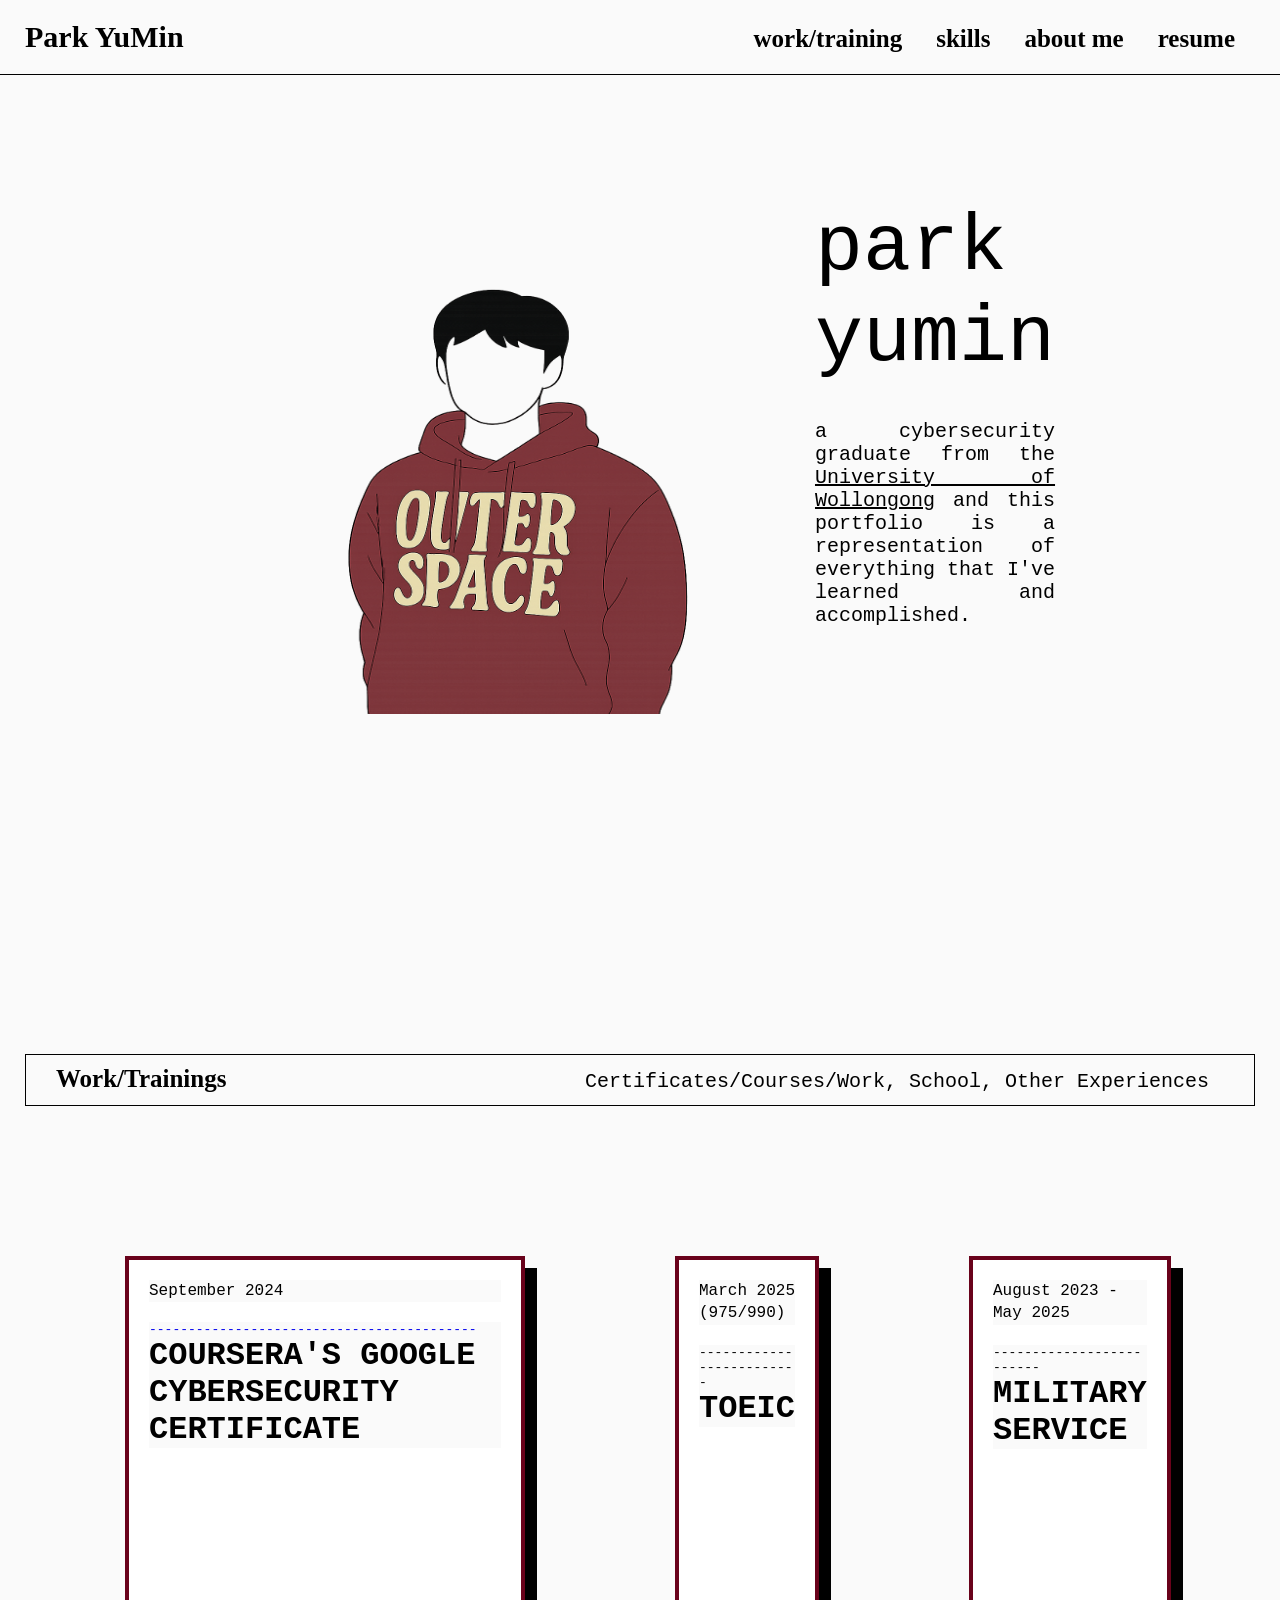
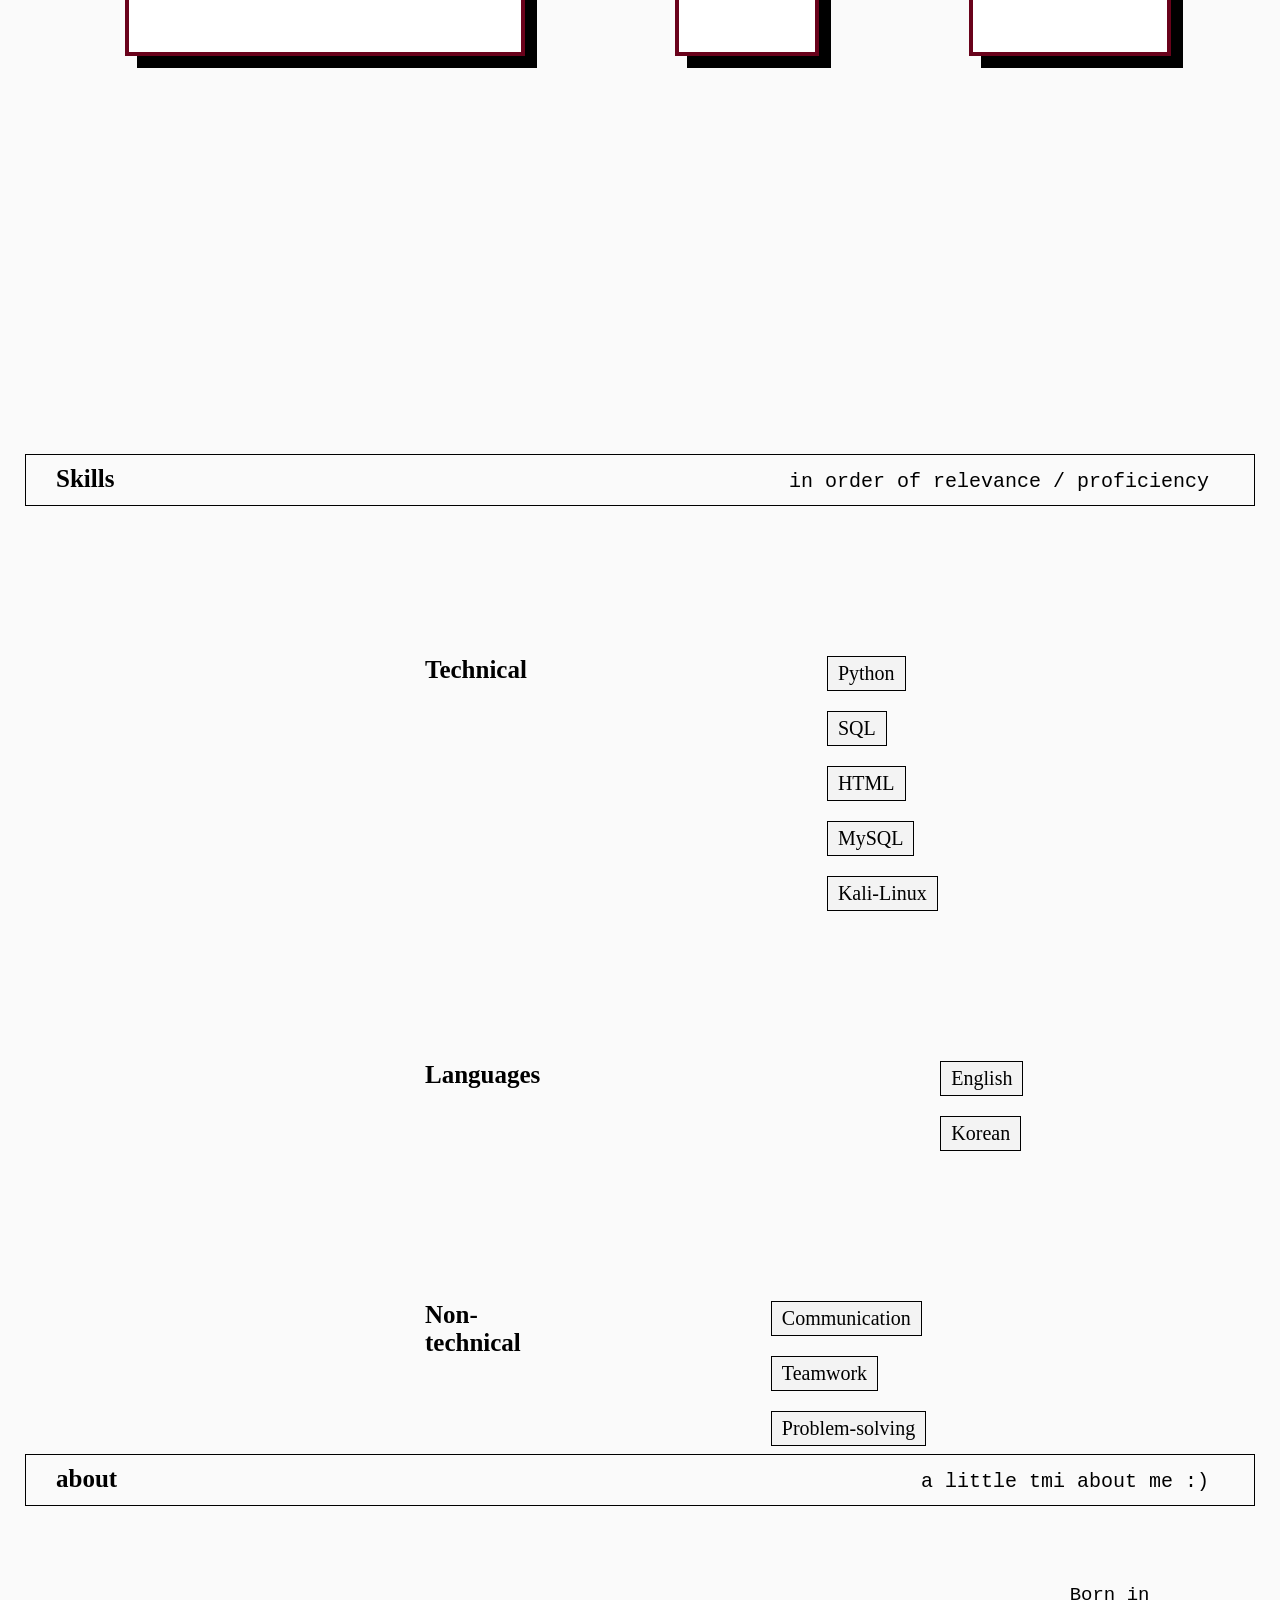
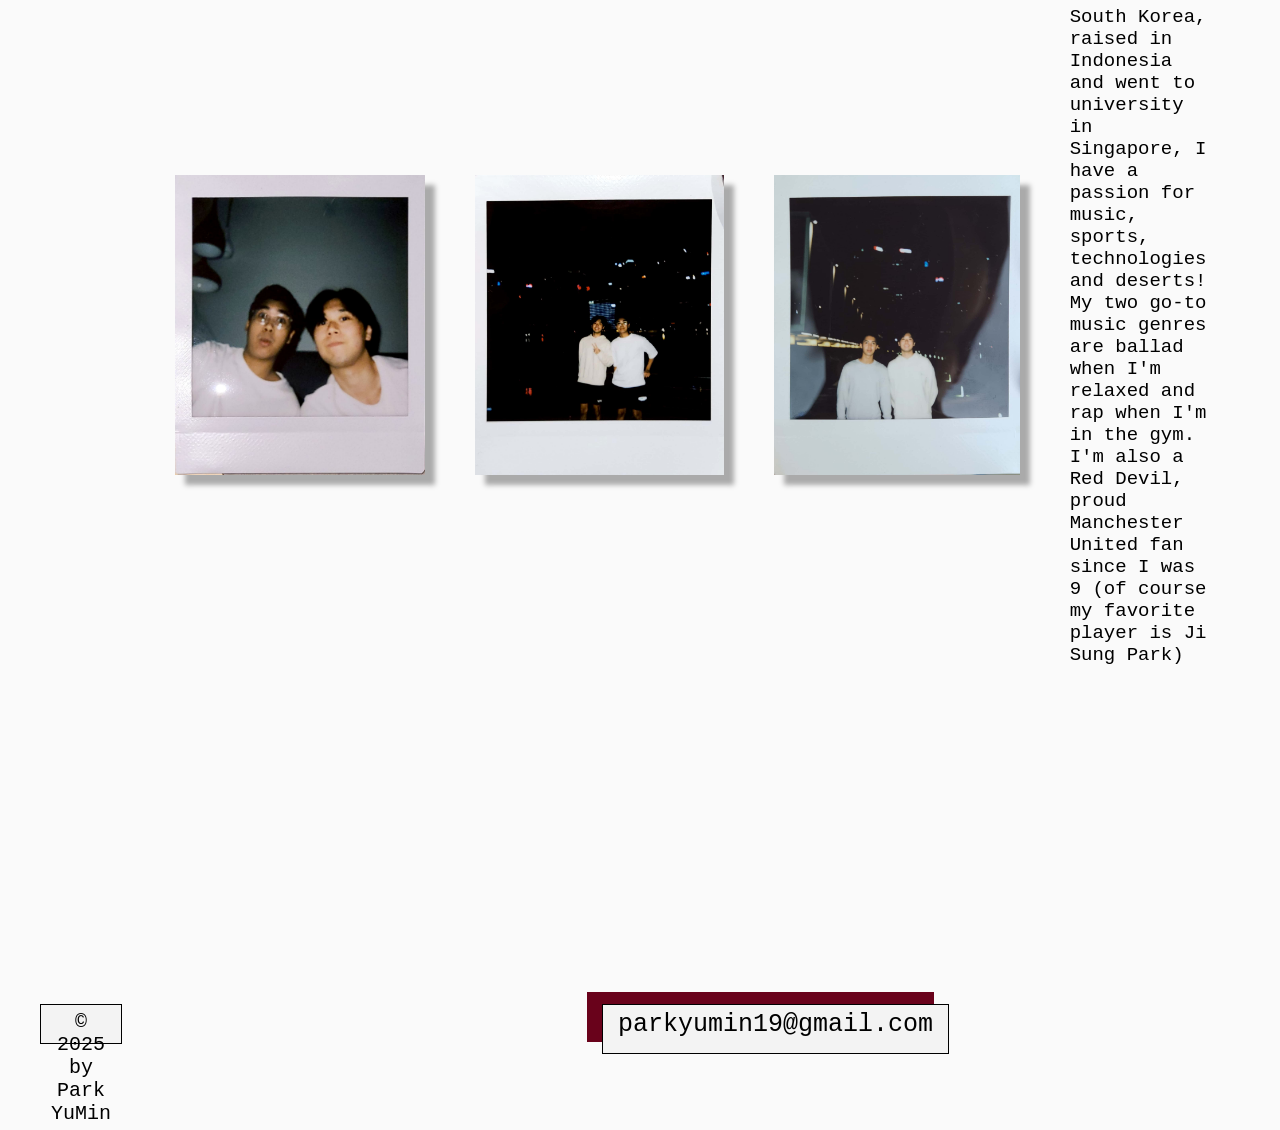
==== index.html @ c6eb2efa "Initial commit" ====
<!DOCTYPE html>
<html>
<head>
    <meta name="viewport" content="width=device-width,initial scale=1"/>
    <title>yumin's portfolio</title>
    <link rel="stylesheet" href="style.css">
    <link rel="stylesheet" href="http://www.w3schools.com/lib/w3.css"/>
</head>
<body>
    <!--header-->
    <div class="top-nav" id="top-nav">
        <a class="home" href="index.html"><b>Park YuMin</b></a>
        <div class="right-nav">
          <a href="#work_training"><b>work/training</b></a>
          <a href="#skills"><b>skills</b></a>
          <a href="#about"><b>about me</b></a>
          <a href="misc/resume.pdf" target="blank"><b>resume</b></a>
        </div>
    </div>
    <main>
        <br><br><br>
        <!--contents of website-->
            <div class="home_container">
                <iframe class="home" id="home" src="home.html" style ="width:100%; height: 1000px;" ></iframe>
            </div>
            
            <div class="home_container">
                <iframe class="home" id="work_training" src="work_training.html" style ="height: 1000px"></iframe>
            </div>
    
            <div class="home_container">
                <iframe class="home" id="skills" src="skills.html" style="height: 1000px;"></iframe>
            </div>
    
            <div class="home_container">
                <iframe class="home" id="about" src="about.html" style="height: 1150px"></iframe>
            </div>
    </main>
    <!--footer-->
        <div class="footer">
            <div class="by">© 2025 by Park YuMin</div>
            <div class="gmail">parkyumin19@gmail.com</div>
            <div class="comment">built from scratch!</div>
        </div>
</body>
</html>
---- style.css ----
*{
    padding: 0;
    margin: 0;
    box-sizing: border-box;
    font-family: 'Times New Roman', Times, serif;
    background-color:rgb(250, 250, 250);

}
/*To make sure fixed header doesn't cut off the header of other pages such as skills, about me, etc*/
html {
    scroll-padding-top: 85px; /* header height */
    font-family: monospace;

}



/* index.html/home.html*/
.home{
    font-size: 30px;
    text-decoration: none;
    color: black;
    padding: 0 25px;
}

.top-nav{
    border-bottom: 1px solid black;
    padding: 20px 0;
    position: fixed;
    width: 100%;
}

.right-nav {
    float: right;
    padding: 5px 30px 0 0;
}

.right-nav a{
    text-decoration: none;
    padding: 0 15px;
    color: black;
    font-size: 25px;
}

.footer{
    padding: 0 40px  20px;
    display: flex;
    gap: 480px;
}

.by{
    font-family: monospace;
    text-align: center;
    display: inline-block; /* make p behave like inline element */
    margin: 0;
    font-size: 20px;
    padding: 5px 10px;
    background: #f3f3f3;
    width: 250px;
    height: 40px;
    border: 1px solid black;
}

.gmail{
    font-family: monospace;
    text-align: center;
    display: inline-block; /* make p behave like inline element */
    font-size: 25px;
    padding: 5px 15px;
    height: 50px;
    background: #f3f3f3;
    border: 1px solid black;
    box-shadow: -15px -12px 0px 0px rgba(104, 0, 26, 0.993);

}

.comment{
    font-family: monospace;
    text-align: center;
    display: inline-block; /* make p behave like inline element */
    font-size: 20px;
    padding: 5px 10px;
    width: 250px;
    height: 40px;
    background: #f3f3f3;
    border: 1px solid black;
}

.home_container{
    display: flex;
    margin: auto;
    width: 100%;
}

.home_container iframe{
    border: none;
    width: 100%;
    height: 800px;
}


.container{
    display: flex;
    align-items: center;
    justify-content: center;
    margin: auto;
    width: 60%;
    padding: 60px 0 0 ;
    opacity: 0;
    transform: translateY(20px);
    transition: opacity 0.8s ease-out, transform 0.8s ease-out;
}

.container.show {
    opacity: 1;
    transform: translateY(0);
}

.hidden {/*will be used by all divs*/
    visibility: hidden;
}

.text{
    padding: 0 0 0 90px;
}
.text .p1{
    font-family: monospace;
    font-size: 80px;
    text-align: justify;
}

.text .p2{
    font-family: monospace;
    font-size: 20px;
    text-align: justify;
}

.text .uow{
    font-family: monospace;
    text-decoration: underline;
    color: black;
}

.text .uow:visited{
    color: black;
}

img{
    width: 500px;
    height: 600px;
    float: left;
}



/* work_training.html*/
.work_header{
    float: left;
    border: 1px solid black;
    padding: 10px 0;
    width: 100%;
    font-size: 25px;
    font-family: monospace;
    opacity: 0;
    transform: translateY(20px);
    transition: opacity 1s ease-out, transform 1s ease-out;
}

.work_header.show {
    opacity: 1;
    transform: translateY(0);
}

.work_text{
    padding: 0 30px;

}
.right-nav-work {
    float: right;
    padding: 5px 30px 0 0;
}

.right-nav-work p{
    text-decoration: none;
    padding: 0 15px;
    color: black;
    font-size: 20px;
    font-family: monospace;
}

.work_container{
    display: flex;
    align-items: center;
    padding: 150px 100px;
    width: 100%;
    gap: 150px;
    opacity: 0;
    transform: translateY(20px);
    transition: opacity 2s ease-out, transform 2s ease-out;
}

.work_container.show {
    opacity: 1;
    transform: translateY(0);
}

.card__content .fyp{
    color: black;
    
}

.card__content .fypmb{
    color: black;
    
}

/* CARD */
/* From Uiverse.io by 0xnihilism */ 
.card {
    width: 400px;
    height: 400px;
    padding: 20px;
    background: #fff;
    border: 4px solid rgba(104, 0, 26, 0.993);
    box-shadow: 12px 12px 0 #000;
    transition: transform 0.5s, box-shadow 0.5s;
}

.card span{
    font-family: monospace;
}

.card p{
    font-family: monospace;
}

a{
    text-decoration: none;
}

.card:hover {
    transform: translate(-10px, -10px);
    box-shadow: 17px 17px 0 rgba(104, 0, 26, 0.993);
}
  
.card__title {
    font-size: 32px;
    font-weight: 900;
    color: #000;
    text-transform: uppercase;
    margin-bottom: 15px;
    display: block;
    position: relative;
    overflow: hidden;
}

.card__content {
    font-size: 16px;
    line-height: 1.4;
    color: #000;
    margin-bottom: 20px;
}
  
@keyframes glitch {
    0% {
      transform: translate(2px, 2px);
    }
    25% {
      transform: translate(-2px, -2px);
    }
    50% {
      transform: translate(-2px, 2px);
    }
    75% {
      transform: translate(2px, -2px);
    }
    100% {
      transform: translate(2px, 2px);
    }
}
  
.glitch {
    animation: glitch 0.3s infinite;
}
  

/* skills.html*/
.skills_header{
    float: left;
    border: 1px solid black;
    padding: 10px 0;
    width: 100%;
    font-size: 25px;
    font-family: monospace;
    opacity: 0;
    transform: translateY(20px);
    transition: opacity 1s ease-out, transform 1s ease-out;
}

.skills_header.show {
    opacity: 1;
    transform: translateY(0);
}

.skills_text{
    padding: 0 30px;

}

.skills_container{
    display: flex;
    margin: auto;
    width: 75%;
    padding: 150px 0 0 400px;
    float: left;
    opacity: 0;
    transform: translateY(20px);
    transition: opacity 2s ease-out, transform 2s ease-out;
}

.skills_container.show {
    opacity: 1;
    transform: translateY(0);
}

p.technical{
    font-size: 25px;
}

p.lang{
    font-size: 25px;
}

p.nontechnical{
    font-size: 25px;
}

.skills_box {
    /*padding:  0 0 0 350px;*/
    display: flex; /* Keep items on one line */
    flex-wrap: wrap; /* Optional: wrap if they overflow */
    gap: 20px; /* spacing between words */
}

.skills_content{
    float: right;
    padding-left: 300px;
}

.skills_content2{
    float: right;
    padding-left: 400px;
}

.skills_content3{
    float: right;
    padding-left: 250px;
}

.skills_box p {
    text-align: center;
    display: inline-block; /* make p behave like inline element */
    margin: 0;
    font-size: 20px;
    padding: 5px 10px;
    background: #f3f3f3;
    border: 1px solid black;
  }

.right-nav-skills {
    float: right;
    padding: 5px 30px 0 0;
}

.right-nav-skills p{
    text-decoration: none;
    padding: 0 15px;
    color: black;
    font-size: 20px;
    font-family: monospace;
}

/*about.html*/
.about_header{
    float: left;
    border: 1px solid black;
    padding: 10px 0;
    width: 100%;
    font-size: 25px;
    font-family: monospace;
    opacity: 0;
    transform: translateY(20px);
    transition: opacity 2s ease-out, transform 2s ease-out; 
}

.about_header.show {
    opacity: 1;
    transform: translateY(0);
}

.about_container{
    align-items: center;
    padding: 130px 150px;
    width: 100%;
    
}

.div1 .text_1{
    font-family: monospace;
    font-size: 19px;
    width: 400px;
}

.polaroid{
    box-shadow: 10px 10px 5px #aaaaaa;
}

.div1{
    display: flex;
    align-items: center; /* Align items vertically */
    gap: 50px;
    opacity: 0;
    transform: translateY(20px);
    transition: opacity 2s ease-out, transform 2s ease-out;
}

.div1.show {
    opacity: 1;
    transform: translateY(0);
}

.div1 img{
    width: 250px;
    height: 300px;
    box-shadow: 10px 10px 5px #aaaaaa;

}

.div2{
    display: flex;
    padding: 100px 0;
    opacity: 0;
    transform: translateY(20px);
    transition: opacity 2s ease-out, transform 2s ease-out;
}

.div2 .text_2{
    font-family: monospace;
    font-size: 19px;
    width: 600px;
}

.div2{
    display: flex;
    align-items: center; /* Align items vertically */
    gap: 80px;
}

.div2.show {
    opacity: 1;
    transform: translateY(0);
}
    
.div2 img{
    width: 250px;
    height: 300px;
    box-shadow: 10px 10px 5px #aaaaaa;

}


.about_text{
    padding: 0 30px;
}

.right-nav-about {
    float: right;
    padding: 5px 30px 0 0;
}

.right-nav-about p{
    text-decoration: none;
    padding: 0 15px;
    color: black;
    font-size: 20px;
    font-family: monospace;
}
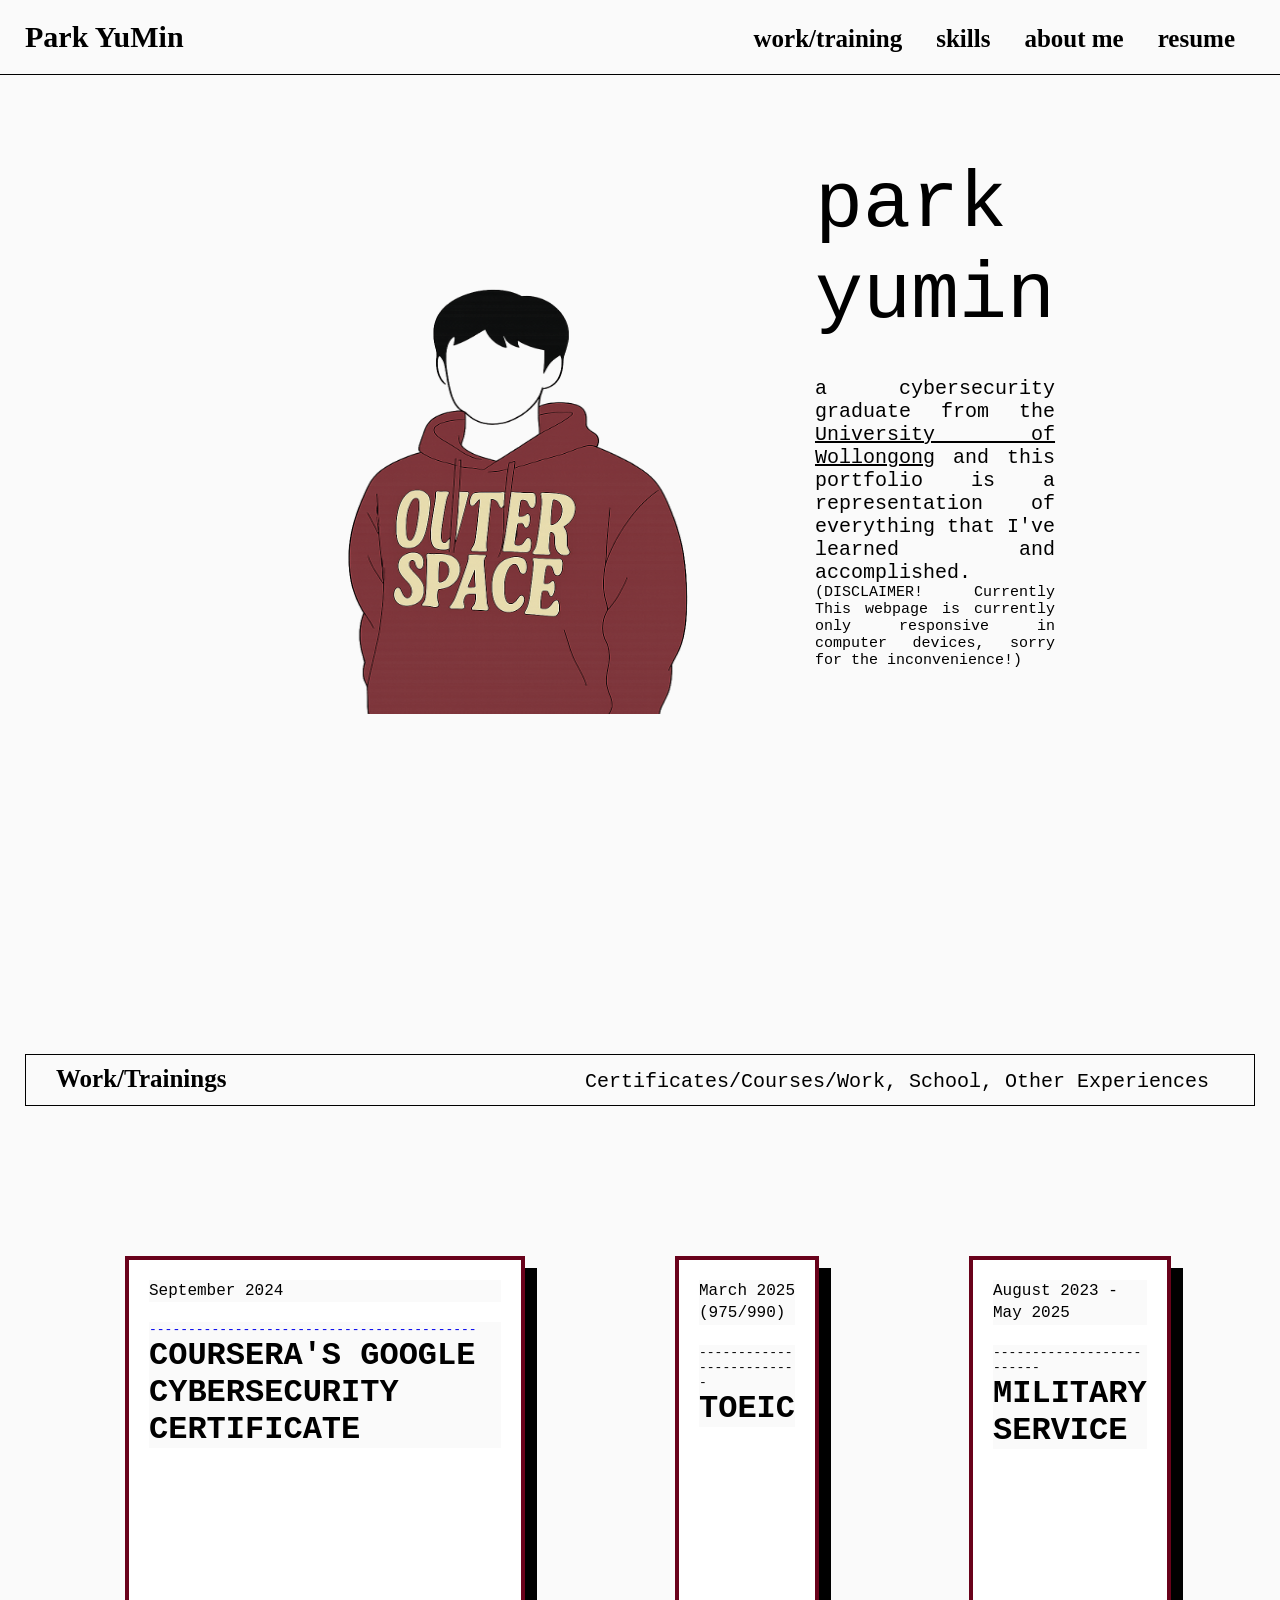
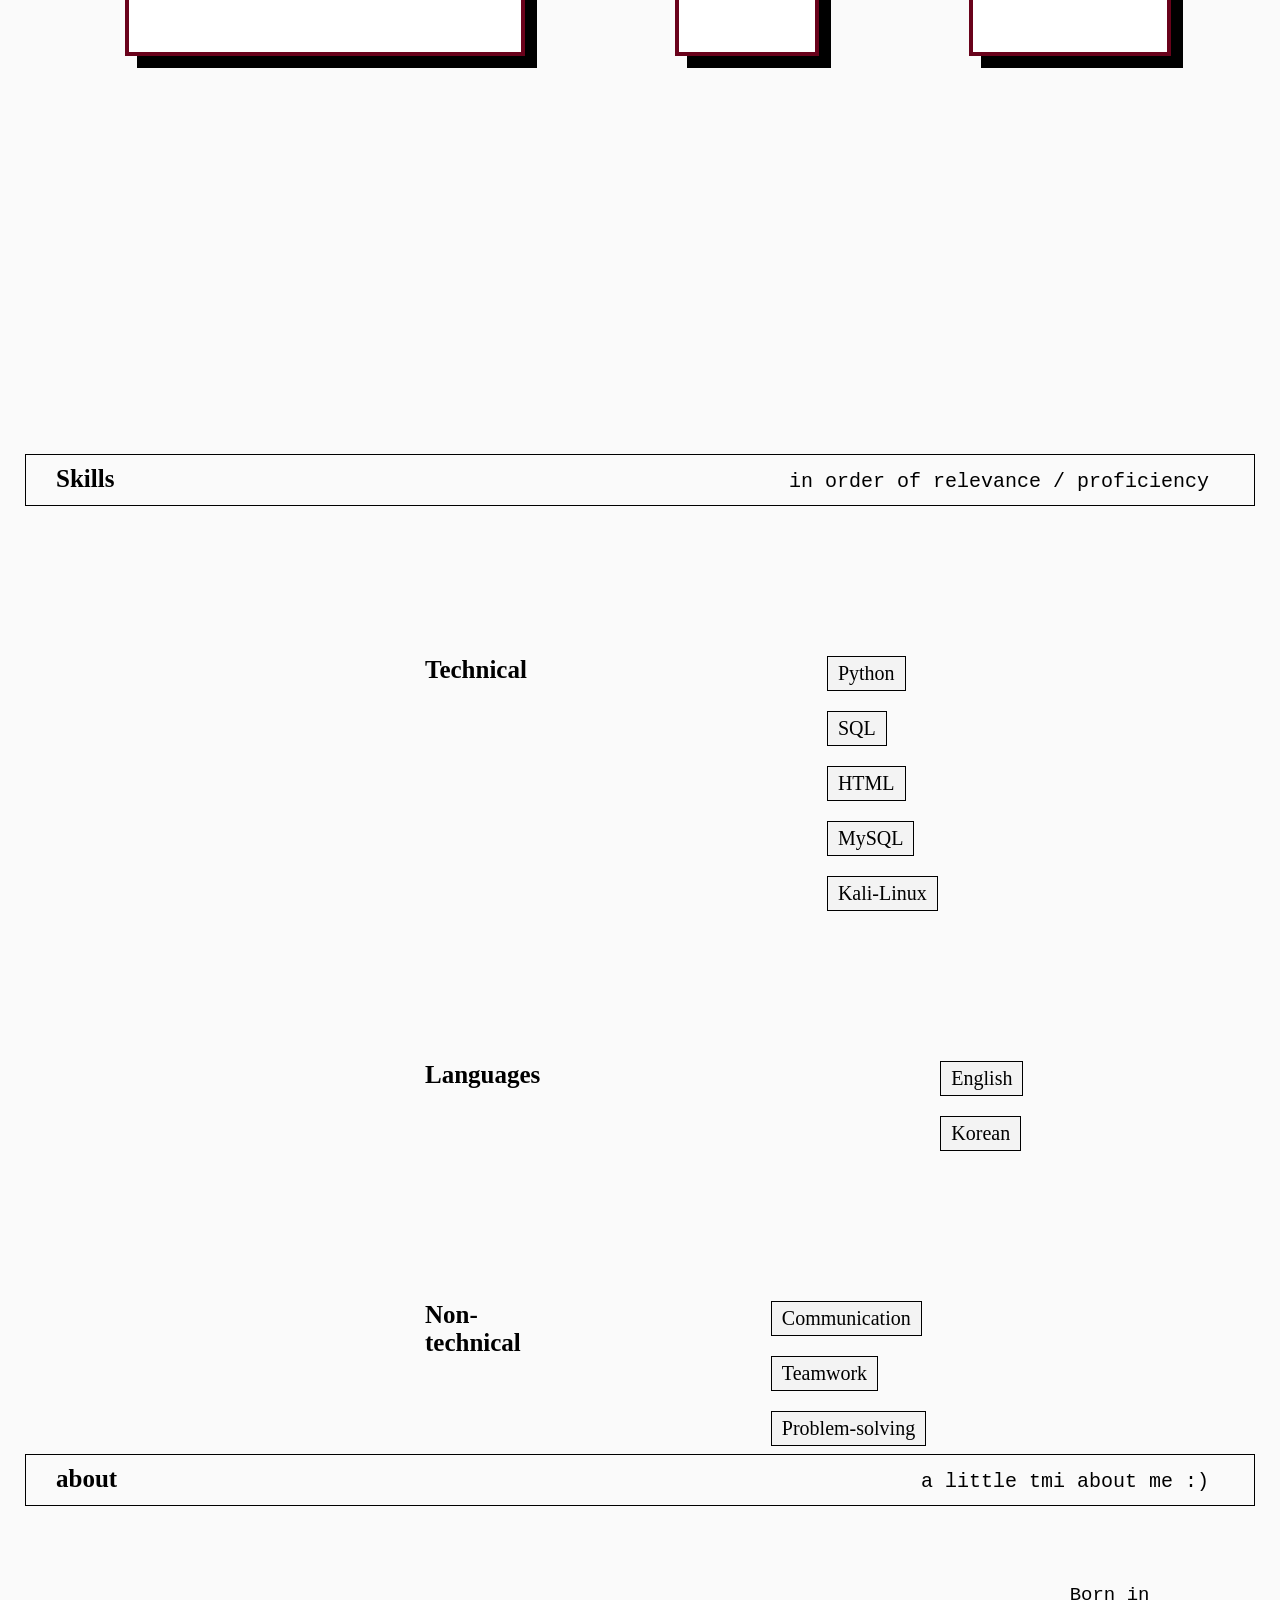
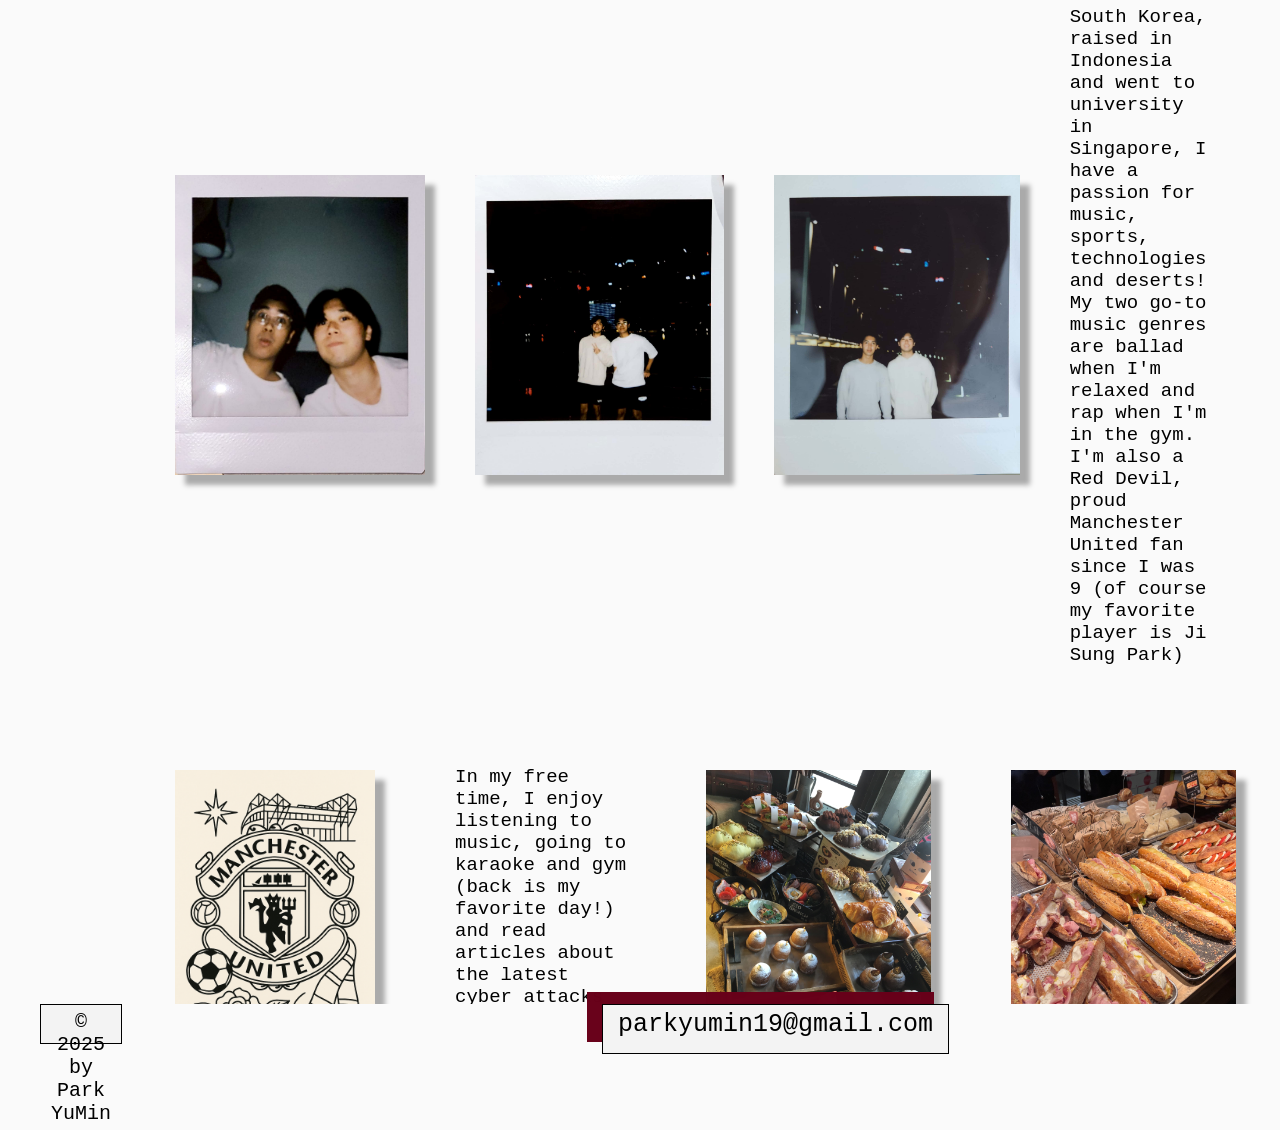
==== commit 03ab61eb: "added disclaimer inform about page responsiveness" ====
--- a/index.html
+++ b/index.html
@@ -21,19 +21,19 @@
         <br><br><br>
         <!--contents of website-->
             <div class="home_container">
-                <iframe class="home" id="home" src="home.html" style ="width:100%; height: 1000px;" ></iframe>
+                <iframe class="home" id="home" src="home.html" frameborder="0" allowfullscreen style ="width:100%; height: 1000px;" ></iframe>
             </div>
             
             <div class="home_container">
-                <iframe class="home" id="work_training" src="work_training.html" style ="height: 1000px"></iframe>
+                <iframe class="home" id="work_training" src="work_training.html" frameborder="0" allowfullscreen style ="height: 1000px"></iframe>
             </div>
     
             <div class="home_container">
-                <iframe class="home" id="skills" src="skills.html" style="height: 1000px;"></iframe>
+                <iframe class="home" id="skills" src="skills.html" frameborder="0" allowfullscreen style="height: 1000px;"></iframe>
             </div>
     
             <div class="home_container">
-                <iframe class="home" id="about" src="about.html" style="height: 1150px"></iframe>
+                <iframe class="home" id="about" src="about.html" frameborder="0" allowfullscreen style="height: 1150px"></iframe>
             </div>
     </main>
     <!--footer-->
--- a/style.css
+++ b/style.css
@@ -89,7 +89,8 @@
 .home_container{
     display: flex;
     margin: auto;
-    width: 100%;
+    width: 100%px;
+
 }
 
 .home_container iframe{
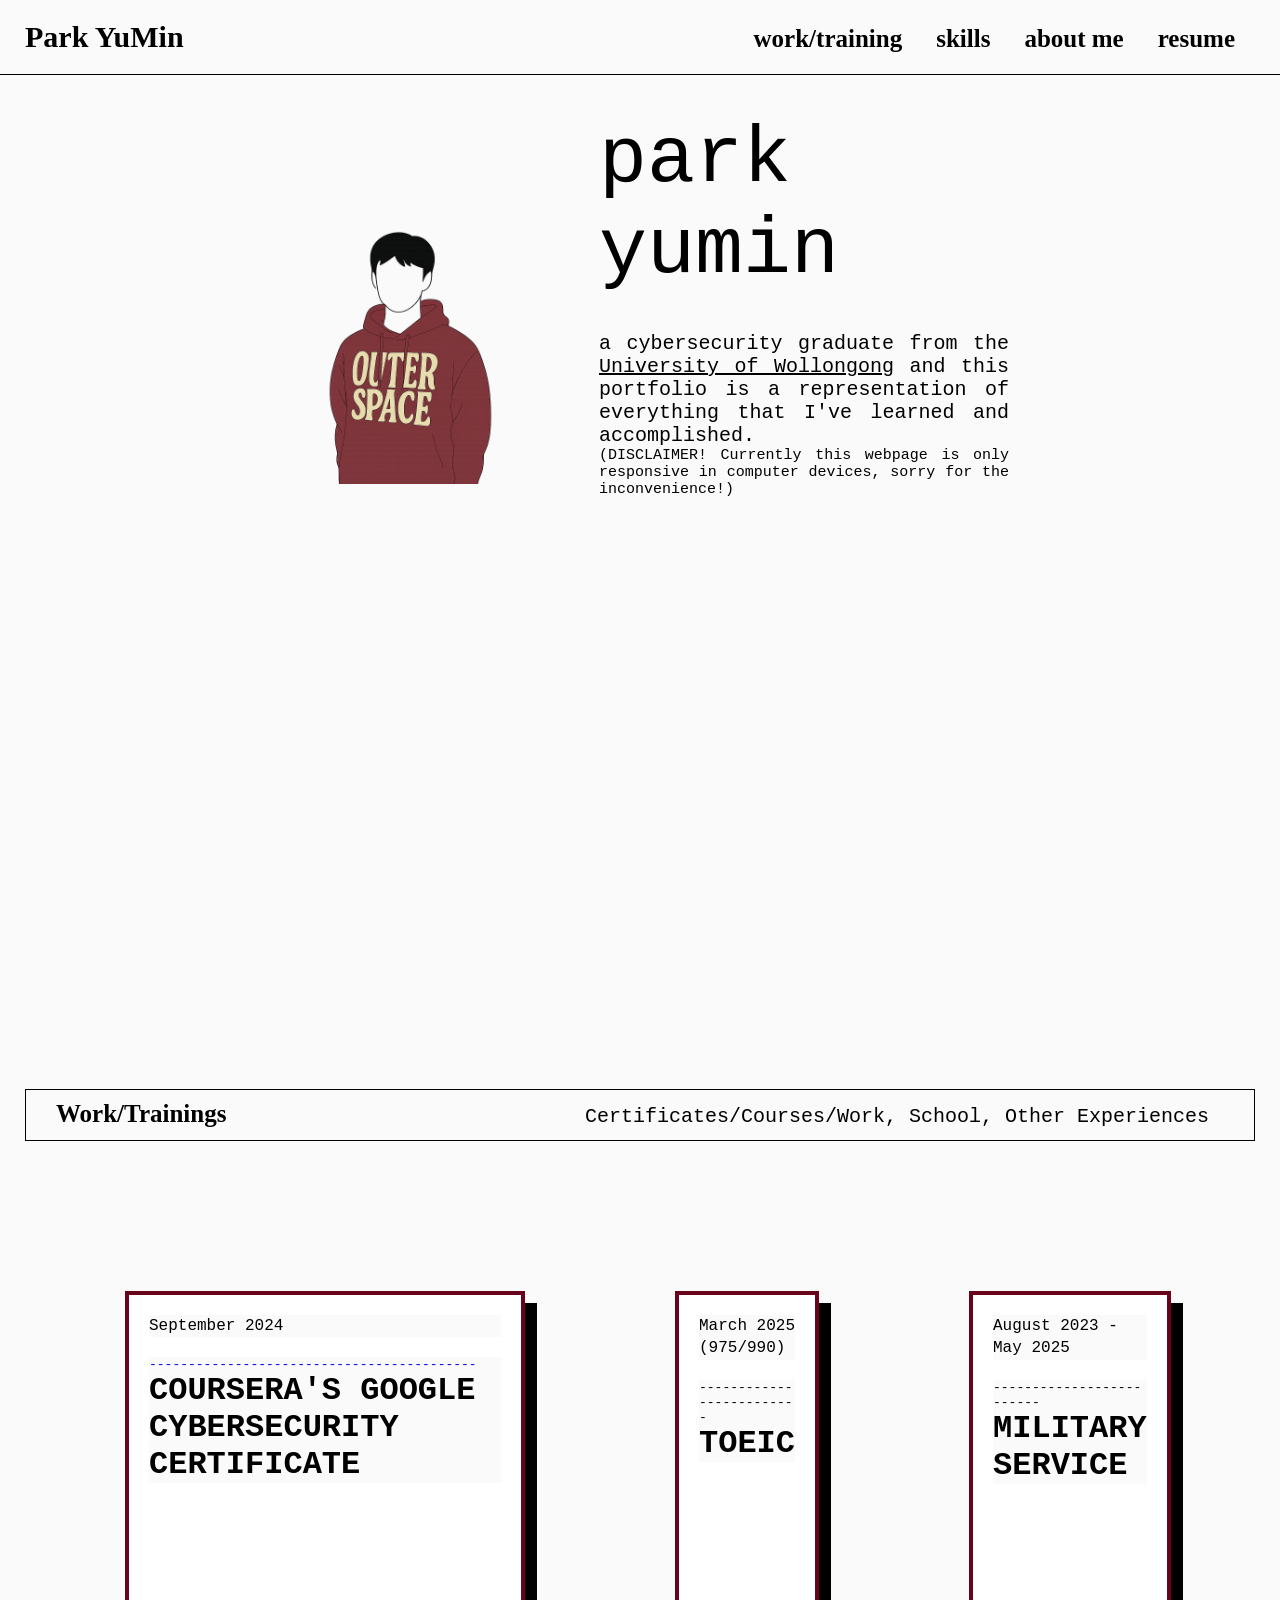
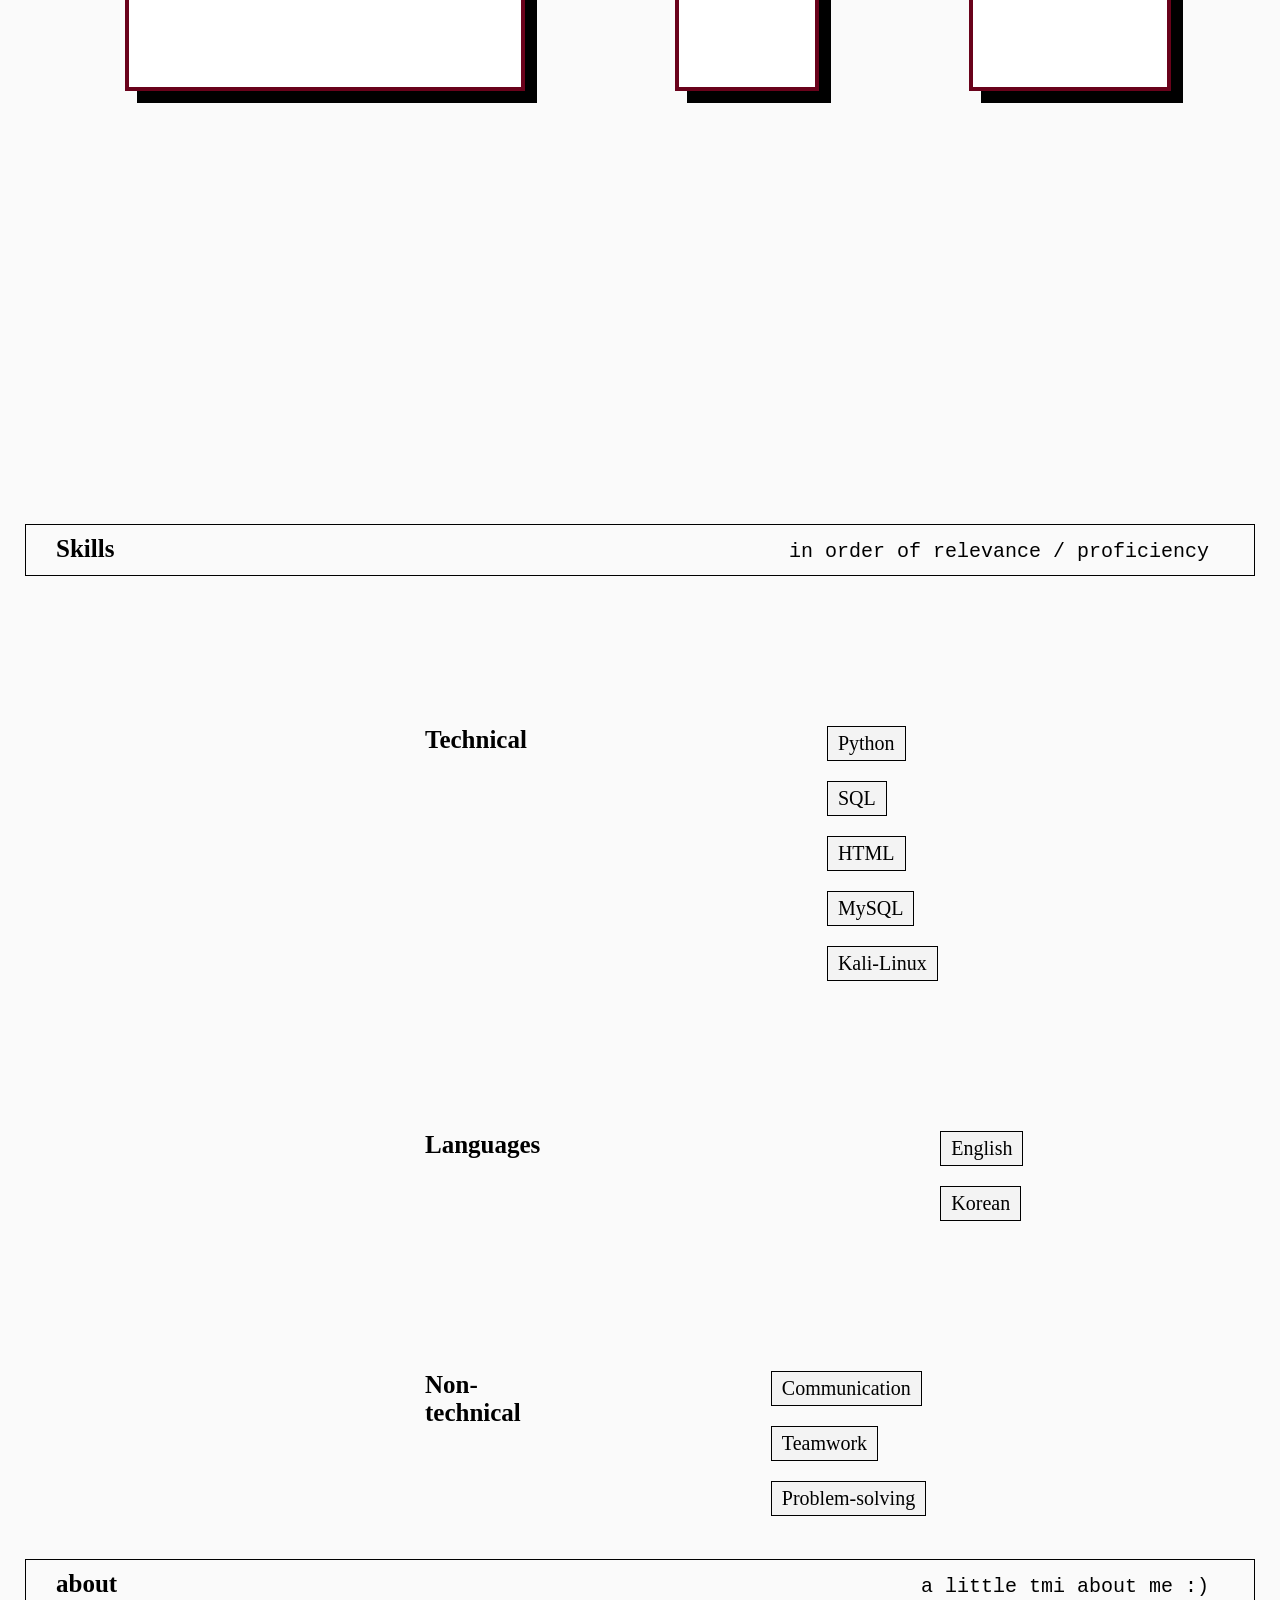
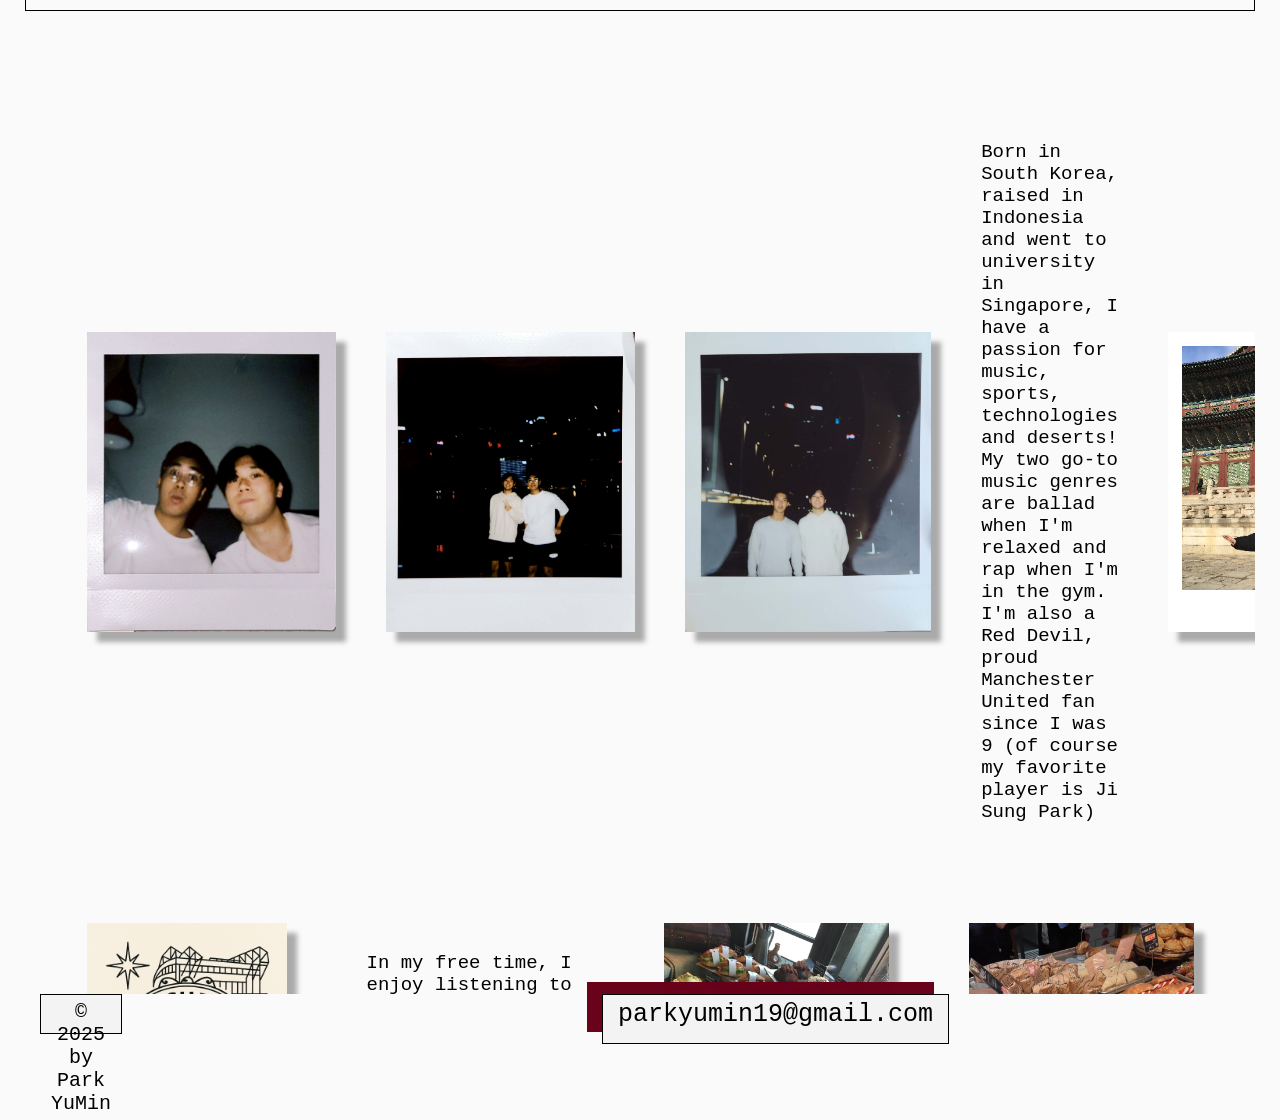
==== commit 2c704ce5: "responsiveness update_1" ====
--- a/index.html
+++ b/index.html
@@ -1,7 +1,7 @@
 <!DOCTYPE html>
 <html>
 <head>
-    <meta name="viewport" content="width=device-width,initial scale=1"/>
+    <meta name="viewport" content="width=device-width, initial-scale=1.0">
     <title>yumin's portfolio</title>
     <link rel="stylesheet" href="style.css">
     <link rel="stylesheet" href="http://www.w3schools.com/lib/w3.css"/>
@@ -21,19 +21,19 @@
         <br><br><br>
         <!--contents of website-->
             <div class="home_container">
-                <iframe class="home" id="home" src="home.html" frameborder="0" allowfullscreen style ="width:100%; height: 1000px;" ></iframe>
+                <iframe class="home" id="home" src="home.html" frameborder="0" allowfullscreen ></iframe>
             </div>
             
             <div class="home_container">
-                <iframe class="home" id="work_training" src="work_training.html" frameborder="0" allowfullscreen style ="height: 1000px"></iframe>
+                <iframe class="home" id="work_training" src="work_training.html" frameborder="0" allowfullscreen ></iframe>
             </div>
     
             <div class="home_container">
-                <iframe class="home" id="skills" src="skills.html" frameborder="0" allowfullscreen style="height: 1000px;"></iframe>
+                <iframe class="home" id="skills" src="skills.html" frameborder="0" allowfullscreen ></iframe>
             </div>
     
             <div class="home_container">
-                <iframe class="home" id="about" src="about.html" frameborder="0" allowfullscreen style="height: 1150px"></iframe>
+                <iframe class="home" id="about" src="about.html" frameborder="0" allowfullscreen ></iframe>
             </div>
     </main>
     <!--footer-->
--- a/style.css
+++ b/style.css
@@ -7,12 +7,13 @@
 
 }
 /*To make sure fixed header doesn't cut off the header of other pages such as skills, about me, etc*/
-html {
+html, body {
     scroll-padding-top: 85px; /* header height */
     font-family: monospace;
-
-}
-
+    max-width: 100%;
+    height: 100%;
+    max-height: 100vh;
+}
 
 
 /* index.html/home.html*/
@@ -89,14 +90,18 @@
 .home_container{
     display: flex;
     margin: auto;
-    width: 100%px;
+    width: 100%;
+    overflow: hidden;
+
 
 }
 
 .home_container iframe{
+    width: 100%;
+    height: 115vh; /* 100% of the viewport height */
     border: none;
-    width: 100%;
-    height: 800px;
+    overflow: hidden;
+
 }
 
 
@@ -147,8 +152,9 @@
 }
 
 img{
-    width: 500px;
-    height: 600px;
+    width: 100%;
+    height: auto;
+    max-width: 100%;
     float: left;
 }
 
@@ -198,6 +204,7 @@
     opacity: 0;
     transform: translateY(20px);
     transition: opacity 2s ease-out, transform 2s ease-out;
+    
 }
 
 .work_container.show {
@@ -401,8 +408,9 @@
 
 .about_container{
     align-items: center;
-    padding: 130px 150px;
-    width: 100%;
+    padding: 130px 5%;
+    width: 100%;
+    overflow-x: hidden;
     
 }
 
@@ -486,3 +494,255 @@
     font-size: 20px;
     font-family: monospace;
 }
+
+
+/*responsiveness*/
+@media (max-width: 768px) {
+    .home_container iframe {
+        width: 100%;
+        height: calc(110vh); /* Viewport height minus header */
+        border: none;
+    }
+    /*home.html*/
+    .container {
+        flex-direction: column;
+        width: 90%;
+        padding: 20px 0;
+    }
+
+    .image img {
+        width: 100%;
+        height: auto;
+        float: none;
+    }
+
+    .text {
+        padding: 20px 0 0 0;
+        text-align: center;
+    }
+
+    .text .p1 {
+        font-size: 40px;
+    }
+
+    .text .p2 {
+        font-size: 16px;
+    }
+
+    .footer {
+        flex-direction: column;
+        gap: 20px;
+        padding: 20px;
+    }
+
+    .by, .gmail, .comment {
+        width: 100%;
+        height: auto;
+        font-size: 18px;
+        padding: 10px;
+    }
+
+    .top-nav, .right-nav {
+        text-align: center;
+        float: none;
+        padding: 10px 0;
+    }
+
+    .right-nav a {
+        display: inline-block;
+        margin: 0 10px;
+        font-size: 20px;
+    }
+
+    /*work_training.html*/
+    .work_header {
+        flex-direction: column;
+        align-items: flex-start;
+        padding: 10px;
+        font-size: 20px;
+        text-align: center;
+    }
+
+    .right-nav-work {
+        float: none;
+        padding: 10px 0;
+        text-align: center;
+    }
+
+    .right-nav-work p {
+        font-size: 16px;
+        padding: 0;
+    }
+
+    .work_container {
+        flex-direction: column;
+        gap: 30px;
+        padding: 40px 20px;
+        align-items: center;
+    }
+
+    .card {
+        width: 90%;
+        height: auto;
+        padding: 15px;
+    }
+
+    .card__title {
+        font-size: 20px;
+    }
+
+    .card__content {
+        font-size: 14px;
+    }
+
+    /*skills.html*/
+    .skills_header {
+        flex-direction: column;
+        padding: 10px;
+        text-align: center;
+        font-size: 20px;
+    }
+
+    .right-nav-skills {
+        float: none;
+        padding: 10px 0;
+        text-align: center;
+    }
+
+    .skills_container {
+        flex-direction: column;
+        float: none;
+        width: 90%;
+        padding: 40px 10px 0 10px;
+        align-items: flex-start;
+    }
+
+    .skills_content,
+    .skills_content2,
+    .skills_content3 {
+        padding-left: 0;
+        float: none;
+        width: 100%;
+    }
+
+    .skills_box {
+        justify-content: center;
+        gap: 10px;
+    }
+
+    .skills_box p {
+        font-size: 16px;
+        padding: 5px 8px;
+    }
+
+    p.technical,
+    p.lang,
+    p.nontechnical {
+        font-size: 20px;
+        text-align: center;
+    }
+/*about.html*/
+img {
+    max-width: 100%;
+    height: auto;
+}
+
+/* Override specific image styles */
+.div1 img,
+.div2 img {
+    width: 100%;
+    max-width: 250px;
+    height: auto;
+}
+
+/* General responsive container adjustments */
+.about_container {
+    padding: 130px 5%;
+    width: 100%;
+    width: 100%;
+    overflow-x: hidden;
+}
+
+/* Responsive layout for div1 and div2 */
+.div1,
+.div2 {
+    display: flex;
+    flex-wrap: wrap;
+    align-items: center;
+    gap: 40px;
+}
+
+.div1 .text_1,
+.div2 .text_2 {
+    width: 100%;
+    font-size: 19px;
+    text-align: justify;
+}
+
+/* Header responsiveness */
+.about_header {
+    font-size: 22px;
+    padding: 15px 5%;
+}
+
+.about_text {
+    font-size: 24px;
+}
+
+.right-nav-about p {
+    font-size: 18px;
+}
+
+/* Media Queries for mobile and tablets */
+@media (max-width: 768px) {
+    .about_container {
+        padding: 80px 5%;
+    }
+
+    .div1,
+    .div2 {
+        flex-direction: column;
+        gap: 30px;
+    }
+
+    .div1 .text_1,
+    .div2 .text_2 {
+        font-size: 16px;
+    }
+
+    .about_header {
+        font-size: 18px;
+        padding: 10px;
+    }
+
+    .about_text {
+        font-size: 20px;
+    }
+
+    .right-nav-about {
+        float: none;
+        text-align: center;
+        padding: 10px 0;
+    }
+
+    .right-nav-about p {
+        font-size: 16px;
+    }
+
+    .card {
+        width: 90%;
+        height: auto;
+    }
+
+    .work_container {
+        height: auto; /* let it grow naturally if wrapping */
+        flex-direction: column;
+        align-items: stretch;
+        padding: 20px;
+    }
+
+    
+}
+
+
+}
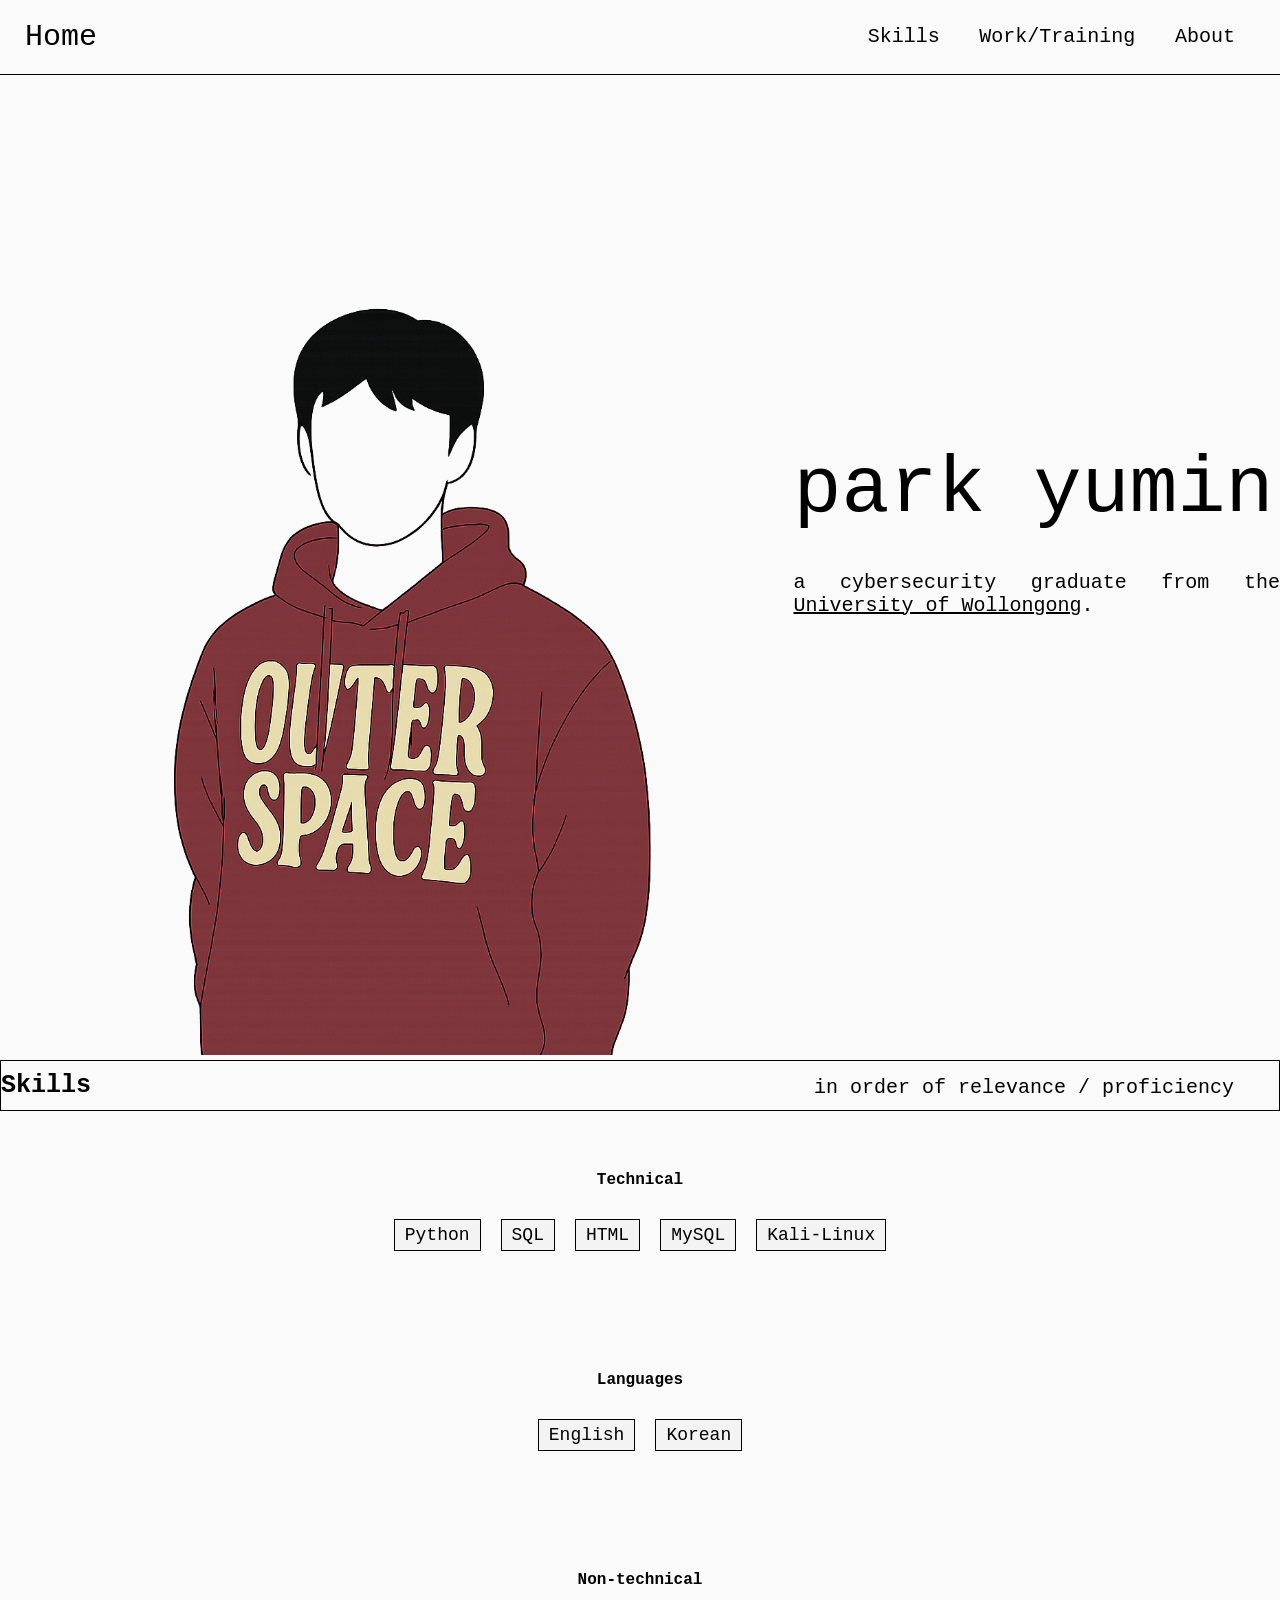
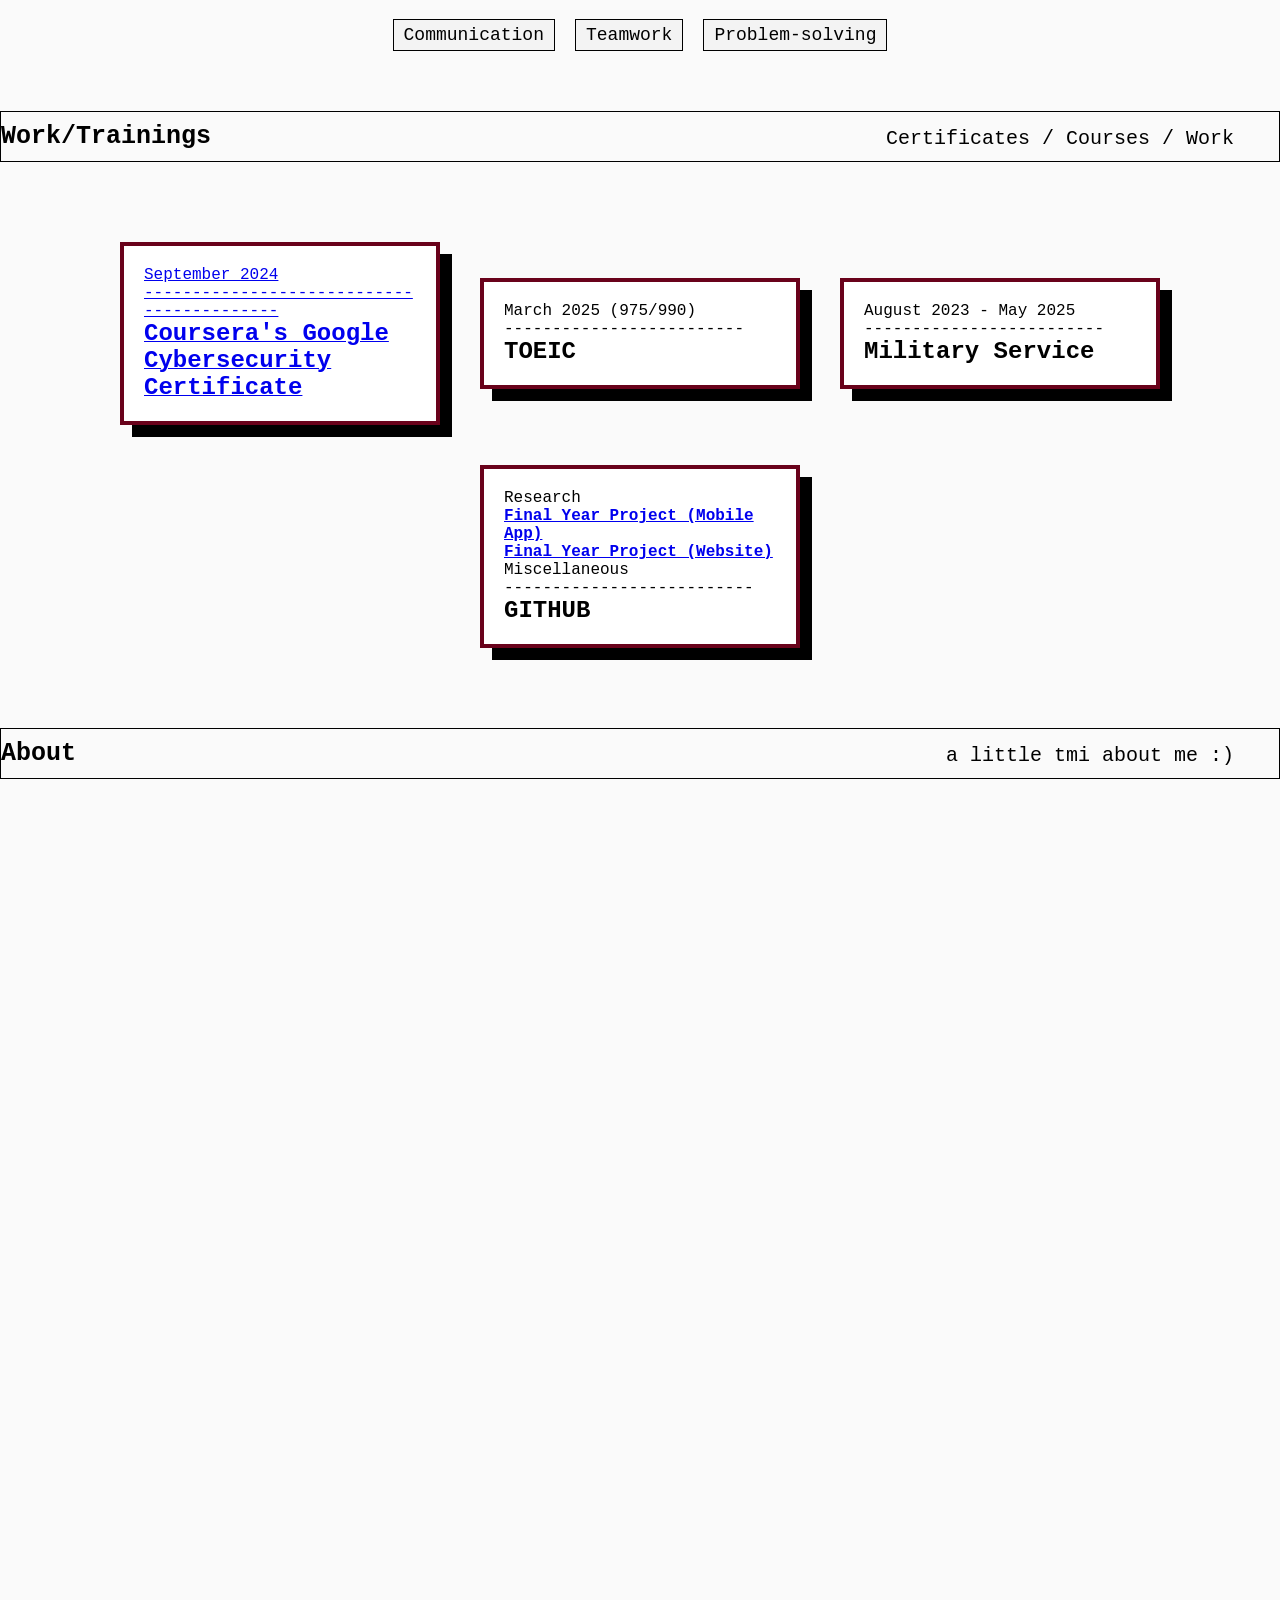
==== commit 6230b06d: "first commit" ====
--- a/index.html
+++ b/index.html
@@ -1,46 +1,132 @@
 <!DOCTYPE html>
-<html>
+<html lang="en">
 <head>
-    <meta name="viewport" content="width=device-width, initial-scale=1.0">
-    <title>yumin's portfolio</title>
-    <link rel="stylesheet" href="style.css">
-    <link rel="stylesheet" href="http://www.w3schools.com/lib/w3.css"/>
+  <meta charset="UTF-8">
+  <meta name="viewport" content="width=device-width, initial-scale=1.0">
+  <title>Portfolio</title>
+  <link rel="stylesheet" href="style.css">
+  <link rel="stylesheet" href="https://www.w3schools.com/lib/w3.css" />
 </head>
 <body>
-    <!--header-->
-    <div class="top-nav" id="top-nav">
-        <a class="home" href="index.html"><b>Park YuMin</b></a>
-        <div class="right-nav">
-          <a href="#work_training"><b>work/training</b></a>
-          <a href="#skills"><b>skills</b></a>
-          <a href="#about"><b>about me</b></a>
-          <a href="misc/resume.pdf" target="blank"><b>resume</b></a>
+
+  <!-- NAVBAR -->
+  <div class="top-nav">
+    <a class="home" href="#home">Home</a>
+    <div class="right-nav">
+      <a href="#skills">Skills</a>
+      <a href="#work">Work/Training</a>
+      <a href="#about">About</a>
+    </div>
+  </div>
+
+  <!-- HOME -->
+  <section id="home">
+    <div class="container hidden">
+      <div class="image">
+        <img src="misc/line_art.png" alt="My picture">
+      </div>
+      <div class="text">
+        <p class="p1">park yumin</p>
+        <br><br>
+        <p class="p2">a cybersecurity graduate from the 
+          <a class="uow" href="https://www.uow.edu.au/study/courses/bachelor-of-computer-science/?major=43632" target="_blank">University of Wollongong</a>.
+        </p>
+      </div>
+    </div>
+  </section>
+
+  <!-- SKILLS -->
+  <section id="skills">
+    <div class="skills_header hidden">
+      <b class="skills_text">Skills</b>
+      <div class="right-nav-skills"><p>in order of relevance / proficiency</p></div>
+    </div>
+
+    <div class="outer_skills_cont">
+      <div class="skills_container hidden">
+        <p class="technical"><b>Technical</b></p>
+        <div class="skills_content">
+          <div id="tech_hidden" class="content_hidden" style="display:none;"> Python SQL HTML MySQL Kali-Linux</div>
+          <div id="output_tech" class="skills_box"></div>
         </div>
+      </div>
+      <div class="skills_container hidden">
+        <p class="lang"><b>Languages</b></p>
+        <div class="skills_content2">
+          <div id="lang_hidden" class="content_hidden" style="display:none;">English Korean</div>
+          <div class="skills_box" id="output_lang"></div>
+        </div>
+      </div>
+      <div class="skills_container hidden">
+        <p class="nontechnical"><b>Non-technical</b></p>
+        <div class="skills_content3">
+          <div id="nontech_hidden" class="content_hidden" style="display:none;">Communication Teamwork Problem-solving</div>
+          <div class="skills_box" id="output_nontech"></div>
+        </div>
+      </div>
     </div>
-    <main>
-        <br><br><br>
-        <!--contents of website-->
-            <div class="home_container">
-                <iframe class="home" id="home" src="home.html" frameborder="0" allowfullscreen ></iframe>
-            </div>
-            
-            <div class="home_container">
-                <iframe class="home" id="work_training" src="work_training.html" frameborder="0" allowfullscreen ></iframe>
-            </div>
-    
-            <div class="home_container">
-                <iframe class="home" id="skills" src="skills.html" frameborder="0" allowfullscreen ></iframe>
-            </div>
-    
-            <div class="home_container">
-                <iframe class="home" id="about" src="about.html" frameborder="0" allowfullscreen ></iframe>
-            </div>
-    </main>
-    <!--footer-->
-        <div class="footer">
-            <div class="by">© 2025 by Park YuMin</div>
-            <div class="gmail">parkyumin19@gmail.com</div>
-            <div class="comment">built from scratch!</div>
+  </section>
+
+  <!-- WORK -->
+  <section id="work">
+    <div class="work_header hidden">
+      <b class="work_text">Work/Trainings</b>
+      <div class="right-nav-work"><p>Certificates / Courses / Work</p></div>
+    </div>
+    <div class="work_container hidden">
+      <a href="https://coursera.org/verify/professional-cert/UXV3D6ZS5D2N" target="blank">
+        <div class="card">
+          <p class="card__content">September 2024</p>
+          <p>------------------------------------------</p>
+          <span class="card__title">Coursera's Google Cybersecurity Certificate</span>
         </div>
+      </a>
+      <div class="card">
+        <p class="card__content">March 2025 (975/990)</p>
+        <p>-------------------------</p>
+        <span class="card__title">TOEIC</span>
+      </div>
+      <div class="card">
+        <p class="card__content">August 2023 - May 2025</p>
+        <p>-------------------------</p>
+        <span class="card__title">Military Service</span>
+      </div>
+      <div class="card">
+        <p class="card__content">
+          Research <br> 
+          <a href="https://github.com/Thanatisia/CSIT321-FYP-MobileApp" style="text-decoration: underline;" class="fypmb" target="_blank"><b>Final Year Project (Mobile App)</b></a><br>
+          <a href="https://github.com/Thanatisia/CSIT321-FYP" style="text-decoration: underline;" class="fyp" target="_blank"><b>Final Year Project (Website)</b></a><br>
+          Miscellaneous
+        </p>
+        <p>--------------------------</p>
+        <span class="card__title">GITHUB</span>
+      </div>
+    </div>
+  </section>
+
+  <!-- ABOUT -->
+  <section id="about">
+    <div class="about_header hidden">
+      <b class="about_text">About</b>
+      <div class="right-nav-about"><p>a little tmi about me :)</p></div>
+    </div>
+    <div class="about_container">
+      <div class="div1 hidden">
+        <img src="misc/pic_with_friend.jpg" alt="picture with a friend">
+        <img src="misc/pic_with_friend2.jpg" alt="picture with a friend2">
+        <img src="misc/pic_with_friend3.jpg" alt="picture with a friend3">
+        <div class="text_1">Born in South Korea, raised in Indonesia and went to university in Singapore, I have a passion for music, sports, technologies and deserts! My two go-to music genres are ballad when I'm relaxed and rap when I'm in the gym. I'm also a Red Devil, proud Manchester United fan since I was 9 (of course my favorite player is Ji Sung Park)</div>
+        <img src="misc/polaroid.png" alt="gyeongbokgoong picture">
+      </div>
+      <div class="div2 hidden">
+        <img src="misc/man_united.png" alt="manchester united">
+        <div class="text_2">In my free time, I enjoy listening to music, going to karaoke and gym (back is my favorite day!) and read articles about the latest cyber attacks and newly found exploits and vulnerabilities</div>
+        <img src="misc/desert.jpg" alt="desert">
+        <img src="misc/desert_2.jpg" alt="desert2">
+      </div>
+    </div>
+  </section>
+
+  <script src="javascript.js"></script>
 </body>
 </html>
--- a/style.css
+++ b/style.css
@@ -1,232 +1,117 @@
-*{
+/* Reset and base styles */
+* {
     padding: 0;
     margin: 0;
     box-sizing: border-box;
-    font-family: 'Times New Roman', Times, serif;
-    background-color:rgb(250, 250, 250);
-
-}
-/*To make sure fixed header doesn't cut off the header of other pages such as skills, about me, etc*/
-html, body {
-    scroll-padding-top: 85px; /* header height */
-    font-family: monospace;
+}
+
+body {
+    font-family: monospace, 'Times New Roman', Times, serif;
+    background-color: rgb(250, 250, 250);
     max-width: 100%;
-    height: 100%;
-    max-height: 100vh;
-}
-
-
-/* index.html/home.html*/
-.home{
+    min-height: 100%;
+    scroll-padding-top: 85px; /* fixed header offset */
+}
+
+/* Navbar */
+.top-nav {
+    border-bottom: 1px solid black;
+    padding: 20px 0;
+    position: fixed;
+    width: 100%;
+    background: rgb(250, 250, 250);
+    z-index: 1000;
+}
+
+.home {
     font-size: 30px;
     text-decoration: none;
     color: black;
     padding: 0 25px;
 }
 
-.top-nav{
-    border-bottom: 1px solid black;
-    padding: 20px 0;
-    position: fixed;
-    width: 100%;
-}
-
-.right-nav {
+.right-nav, .right-nav-skills, .right-nav-work, .right-nav-about {
     float: right;
     padding: 5px 30px 0 0;
 }
 
-.right-nav a{
-    text-decoration: none;
-    padding: 0 15px;
-    color: black;
-    font-size: 25px;
-}
-
-.footer{
-    padding: 0 40px  20px;
-    display: flex;
-    gap: 480px;
-}
-
-.by{
-    font-family: monospace;
-    text-align: center;
-    display: inline-block; /* make p behave like inline element */
-    margin: 0;
-    font-size: 20px;
-    padding: 5px 10px;
-    background: #f3f3f3;
-    width: 250px;
-    height: 40px;
-    border: 1px solid black;
-}
-
-.gmail{
-    font-family: monospace;
-    text-align: center;
-    display: inline-block; /* make p behave like inline element */
-    font-size: 25px;
-    padding: 5px 15px;
-    height: 50px;
-    background: #f3f3f3;
-    border: 1px solid black;
-    box-shadow: -15px -12px 0px 0px rgba(104, 0, 26, 0.993);
-
-}
-
-.comment{
-    font-family: monospace;
-    text-align: center;
-    display: inline-block; /* make p behave like inline element */
-    font-size: 20px;
-    padding: 5px 10px;
-    width: 250px;
-    height: 40px;
-    background: #f3f3f3;
-    border: 1px solid black;
-}
-
-.home_container{
-    display: flex;
-    margin: auto;
-    width: 100%;
-    overflow: hidden;
-
-
-}
-
-.home_container iframe{
-    width: 100%;
-    height: 115vh; /* 100% of the viewport height */
-    border: none;
-    overflow: hidden;
-
-}
-
-
-.container{
-    display: flex;
-    align-items: center;
-    justify-content: center;
-    margin: auto;
-    width: 60%;
-    padding: 60px 0 0 ;
-    opacity: 0;
-    transform: translateY(20px);
-    transition: opacity 0.8s ease-out, transform 0.8s ease-out;
-}
-
-.container.show {
-    opacity: 1;
-    transform: translateY(0);
-}
-
-.hidden {/*will be used by all divs*/
-    visibility: hidden;
-}
-
-.text{
-    padding: 0 0 0 90px;
-}
-.text .p1{
-    font-family: monospace;
-    font-size: 80px;
-    text-align: justify;
-}
-
-.text .p2{
-    font-family: monospace;
-    font-size: 20px;
-    text-align: justify;
-}
-
-.text .uow{
-    font-family: monospace;
-    text-decoration: underline;
-    color: black;
-}
-
-.text .uow:visited{
-    color: black;
-}
-
-img{
-    width: 100%;
-    height: auto;
-    max-width: 100%;
-    float: left;
-}
-
-
-
-/* work_training.html*/
-.work_header{
-    float: left;
-    border: 1px solid black;
-    padding: 10px 0;
-    width: 100%;
-    font-size: 25px;
-    font-family: monospace;
-    opacity: 0;
-    transform: translateY(20px);
-    transition: opacity 1s ease-out, transform 1s ease-out;
-}
-
-.work_header.show {
-    opacity: 1;
-    transform: translateY(0);
-}
-
-.work_text{
-    padding: 0 30px;
-
-}
-.right-nav-work {
-    float: right;
-    padding: 5px 30px 0 0;
-}
-
-.right-nav-work p{
+.right-nav a,
+.right-nav-skills p,
+.right-nav-work p,
+.right-nav-about p {
     text-decoration: none;
     padding: 0 15px;
     color: black;
     font-size: 20px;
-    font-family: monospace;
-}
-
-.work_container{
+}
+
+/* Containers */
+.container, .skills_container, .work_container, .about_container {
     display: flex;
     align-items: center;
-    padding: 150px 100px;
-    width: 100%;
-    gap: 150px;
+    justify-content: center;
+    margin: auto;
+    width: 100%;
     opacity: 0;
     transform: translateY(20px);
-    transition: opacity 2s ease-out, transform 2s ease-out;
-    
-}
-
-.work_container.show {
+    transition: opacity 0.8s ease-out, transform 0.8s ease-out;
+}
+
+.container.show,
+.skills_container.show,
+.work_container.show,
+.about_container.show {
     opacity: 1;
     transform: translateY(0);
 }
 
-.card__content .fyp{
+.hidden {
+    visibility: hidden;
+}
+
+/* Home */
+.text {
+    padding-left: 90px;
+}
+
+.text .p1 {
+    font-size: 80px;
+    text-align: justify;
+}
+
+.text .p2 {
+    font-size: 20px;
+    text-align: justify;
+}
+
+.text .uow {
+    text-decoration: underline;
     color: black;
-    
-}
-
-.card__content .fypmb{
-    color: black;
-    
-}
-
-/* CARD */
-/* From Uiverse.io by 0xnihilism */ 
+}
+
+img {
+    width: 100%;
+    height: auto;
+    max-width: 100%;
+}
+
+/* Work/Training */
+.work_header, .skills_header, .about_header {
+    float: left;
+    border: 1px solid black;
+    padding: 10px 0;
+    width: 100%;
+    font-size: 25px;
+}
+
+.work_container {
+    flex-wrap: wrap;
+    gap: 40px;
+    padding: 80px 20px;
+}
+
 .card {
-    width: 400px;
-    height: 400px;
+    width: 320px;
     padding: 20px;
     background: #fff;
     border: 4px solid rgba(104, 0, 26, 0.993);
@@ -234,515 +119,96 @@
     transition: transform 0.5s, box-shadow 0.5s;
 }
 
-.card span{
-    font-family: monospace;
-}
-
-.card p{
-    font-family: monospace;
-}
-
-a{
-    text-decoration: none;
-}
-
 .card:hover {
     transform: translate(-10px, -10px);
     box-shadow: 17px 17px 0 rgba(104, 0, 26, 0.993);
 }
-  
+
 .card__title {
-    font-size: 32px;
-    font-weight: 900;
-    color: #000;
-    text-transform: uppercase;
-    margin-bottom: 15px;
-    display: block;
-    position: relative;
-    overflow: hidden;
-}
-
-.card__content {
-    font-size: 16px;
-    line-height: 1.4;
-    color: #000;
-    margin-bottom: 20px;
-}
-  
-@keyframes glitch {
-    0% {
-      transform: translate(2px, 2px);
-    }
-    25% {
-      transform: translate(-2px, -2px);
-    }
-    50% {
-      transform: translate(-2px, 2px);
-    }
-    75% {
-      transform: translate(2px, -2px);
-    }
-    100% {
-      transform: translate(2px, 2px);
-    }
-}
-  
-.glitch {
-    animation: glitch 0.3s infinite;
-}
-  
-
-/* skills.html*/
-.skills_header{
-    float: left;
-    border: 1px solid black;
-    padding: 10px 0;
-    width: 100%;
-    font-size: 25px;
-    font-family: monospace;
-    opacity: 0;
-    transform: translateY(20px);
-    transition: opacity 1s ease-out, transform 1s ease-out;
-}
-
-.skills_header.show {
-    opacity: 1;
-    transform: translateY(0);
-}
-
-.skills_text{
-    padding: 0 30px;
-
-}
-
-.skills_container{
-    display: flex;
-    margin: auto;
-    width: 75%;
-    padding: 150px 0 0 400px;
-    float: left;
-    opacity: 0;
-    transform: translateY(20px);
-    transition: opacity 2s ease-out, transform 2s ease-out;
-}
-
-.skills_container.show {
-    opacity: 1;
-    transform: translateY(0);
-}
-
-p.technical{
-    font-size: 25px;
-}
-
-p.lang{
-    font-size: 25px;
-}
-
-p.nontechnical{
-    font-size: 25px;
+    font-size: 24px;
+    font-weight: bold;
+    margin-bottom: 10px;
+}
+
+/* Skills */
+.skills_container {
+    flex-direction: column;
+    gap: 30px;
+    padding: 60px 20px;
 }
 
 .skills_box {
-    /*padding:  0 0 0 350px;*/
-    display: flex; /* Keep items on one line */
-    flex-wrap: wrap; /* Optional: wrap if they overflow */
-    gap: 20px; /* spacing between words */
-}
-
-.skills_content{
-    float: right;
-    padding-left: 300px;
-}
-
-.skills_content2{
-    float: right;
-    padding-left: 400px;
-}
-
-.skills_content3{
-    float: right;
-    padding-left: 250px;
+    display: flex;
+    flex-wrap: wrap;
+    gap: 20px;
 }
 
 .skills_box p {
-    text-align: center;
-    display: inline-block; /* make p behave like inline element */
-    margin: 0;
-    font-size: 20px;
+    font-size: 18px;
     padding: 5px 10px;
     background: #f3f3f3;
     border: 1px solid black;
-  }
-
-.right-nav-skills {
-    float: right;
-    padding: 5px 30px 0 0;
-}
-
-.right-nav-skills p{
-    text-decoration: none;
-    padding: 0 15px;
-    color: black;
-    font-size: 20px;
-    font-family: monospace;
-}
-
-/*about.html*/
-.about_header{
-    float: left;
-    border: 1px solid black;
-    padding: 10px 0;
-    width: 100%;
-    font-size: 25px;
-    font-family: monospace;
-    opacity: 0;
-    transform: translateY(20px);
-    transition: opacity 2s ease-out, transform 2s ease-out; 
-}
-
-.about_header.show {
-    opacity: 1;
-    transform: translateY(0);
-}
-
-.about_container{
-    align-items: center;
-    padding: 130px 5%;
-    width: 100%;
-    overflow-x: hidden;
-    
-}
-
-.div1 .text_1{
-    font-family: monospace;
-    font-size: 19px;
-    width: 400px;
-}
-
-.polaroid{
-    box-shadow: 10px 10px 5px #aaaaaa;
-}
-
-.div1{
-    display: flex;
-    align-items: center; /* Align items vertically */
+}
+
+/* About */
+.about_container {
+    flex-direction: column;
     gap: 50px;
-    opacity: 0;
-    transform: translateY(20px);
-    transition: opacity 2s ease-out, transform 2s ease-out;
-}
-
-.div1.show {
-    opacity: 1;
-    transform: translateY(0);
-}
-
-.div1 img{
-    width: 250px;
-    height: 300px;
-    box-shadow: 10px 10px 5px #aaaaaa;
-
-}
-
-.div2{
-    display: flex;
-    padding: 100px 0;
-    opacity: 0;
-    transform: translateY(20px);
-    transition: opacity 2s ease-out, transform 2s ease-out;
-}
-
-.div2 .text_2{
-    font-family: monospace;
-    font-size: 19px;
-    width: 600px;
-}
-
-.div2{
-    display: flex;
-    align-items: center; /* Align items vertically */
-    gap: 80px;
-}
-
-.div2.show {
-    opacity: 1;
-    transform: translateY(0);
-}
-    
-.div2 img{
-    width: 250px;
-    height: 300px;
-    box-shadow: 10px 10px 5px #aaaaaa;
-
-}
-
-
-.about_text{
-    padding: 0 30px;
-}
-
-.right-nav-about {
-    float: right;
-    padding: 5px 30px 0 0;
-}
-
-.right-nav-about p{
-    text-decoration: none;
-    padding: 0 15px;
-    color: black;
-    font-size: 20px;
-    font-family: monospace;
-}
-
-
-/*responsiveness*/
-@media (max-width: 768px) {
-    .home_container iframe {
-        width: 100%;
-        height: calc(110vh); /* Viewport height minus header */
-        border: none;
-    }
-    /*home.html*/
-    .container {
-        flex-direction: column;
-        width: 90%;
-        padding: 20px 0;
-    }
-
-    .image img {
-        width: 100%;
-        height: auto;
-        float: none;
-    }
-
-    .text {
-        padding: 20px 0 0 0;
-        text-align: center;
-    }
-
-    .text .p1 {
-        font-size: 40px;
-    }
-
-    .text .p2 {
-        font-size: 16px;
-    }
-
-    .footer {
-        flex-direction: column;
-        gap: 20px;
-        padding: 20px;
-    }
-
-    .by, .gmail, .comment {
-        width: 100%;
-        height: auto;
-        font-size: 18px;
-        padding: 10px;
-    }
-
-    .top-nav, .right-nav {
-        text-align: center;
-        float: none;
-        padding: 10px 0;
-    }
-
-    .right-nav a {
-        display: inline-block;
-        margin: 0 10px;
-        font-size: 20px;
-    }
-
-    /*work_training.html*/
-    .work_header {
-        flex-direction: column;
-        align-items: flex-start;
-        padding: 10px;
-        font-size: 20px;
-        text-align: center;
-    }
-
-    .right-nav-work {
-        float: none;
-        padding: 10px 0;
-        text-align: center;
-    }
-
-    .right-nav-work p {
-        font-size: 16px;
-        padding: 0;
-    }
-
-    .work_container {
-        flex-direction: column;
-        gap: 30px;
-        padding: 40px 20px;
-        align-items: center;
-    }
-
-    .card {
-        width: 90%;
-        height: auto;
-        padding: 15px;
-    }
-
-    .card__title {
-        font-size: 20px;
-    }
-
-    .card__content {
-        font-size: 14px;
-    }
-
-    /*skills.html*/
-    .skills_header {
-        flex-direction: column;
-        padding: 10px;
-        text-align: center;
-        font-size: 20px;
-    }
-
-    .right-nav-skills {
-        float: none;
-        padding: 10px 0;
-        text-align: center;
-    }
-
-    .skills_container {
-        flex-direction: column;
-        float: none;
-        width: 90%;
-        padding: 40px 10px 0 10px;
-        align-items: flex-start;
-    }
-
-    .skills_content,
-    .skills_content2,
-    .skills_content3 {
-        padding-left: 0;
-        float: none;
-        width: 100%;
-    }
-
-    .skills_box {
-        justify-content: center;
-        gap: 10px;
-    }
-
-    .skills_box p {
-        font-size: 16px;
-        padding: 5px 8px;
-    }
-
-    p.technical,
-    p.lang,
-    p.nontechnical {
-        font-size: 20px;
-        text-align: center;
-    }
-/*about.html*/
-img {
-    max-width: 100%;
-    height: auto;
-}
-
-/* Override specific image styles */
-.div1 img,
-.div2 img {
-    width: 100%;
-    max-width: 250px;
-    height: auto;
-}
-
-/* General responsive container adjustments */
-.about_container {
-    padding: 130px 5%;
-    width: 100%;
-    width: 100%;
-    overflow-x: hidden;
-}
-
-/* Responsive layout for div1 and div2 */
-.div1,
-.div2 {
+    padding: 60px 20px;
+    width: 85%;
+    margin: 0 auto;
+}
+
+.div1, .div2 {
     display: flex;
     flex-wrap: wrap;
     align-items: center;
     gap: 40px;
 }
 
-.div1 .text_1,
-.div2 .text_2 {
-    width: 100%;
-    font-size: 19px;
-    text-align: justify;
-}
-
-/* Header responsiveness */
-.about_header {
-    font-size: 22px;
-    padding: 15px 5%;
-}
-
-.about_text {
-    font-size: 24px;
-}
-
-.right-nav-about p {
-    font-size: 18px;
-}
-
-/* Media Queries for mobile and tablets */
-@media (max-width: 768px) {
-    .about_container {
-        padding: 80px 5%;
+.div1 img, .div2 img {
+    max-width: 250px;
+    box-shadow: 10px 10px 5px #aaaaaa;
+}
+
+/* Footer */
+.footer {
+    padding: 20px;
+    display: flex;
+    justify-content: space-between;
+    gap: 20px;
+}
+
+/* Utility blocks */
+.by, .gmail, .comment {
+    font-family: monospace;
+    text-align: center;
+    display: inline-block;
+    margin: 5px;
+    border: 1px solid black;
+    background: #f3f3f3;
+}
+
+/* Responsiveness */
+@media (max-width: 1024px) {
+    .container, .skills_container, .work_container, .about_container,
+    .div1, .div2 {
+        flex-direction: column;
+        text-align: center;
     }
 
-    .div1,
-    .div2 {
-        flex-direction: column;
-        gap: 30px;
-    }
-
-    .div1 .text_1,
-    .div2 .text_2 {
-        font-size: 16px;
-    }
-
-    .about_header {
-        font-size: 18px;
-        padding: 10px;
-    }
-
-    .about_text {
-        font-size: 20px;
-    }
-
-    .right-nav-about {
+    .right-nav, .right-nav-skills, .right-nav-work, .right-nav-about {
         float: none;
         text-align: center;
         padding: 10px 0;
     }
 
-    .right-nav-about p {
-        font-size: 16px;
-    }
-
-    .card {
-        width: 90%;
-        height: auto;
-    }
-
-    .work_container {
-        height: auto; /* let it grow naturally if wrapping */
-        flex-direction: column;
-        align-items: stretch;
-        padding: 20px;
-    }
-
-    
-}
-
-
-}
+    .p1 { font-size: 50px; }
+    .p2 { font-size: 18px; }
+}
+
+@media (max-width: 600px) {
+    .p1 { font-size: 36px; }
+    .p2, .skills_box p, .by, .comment { font-size: 14px; }
+    .card { width: 100%; }
+}
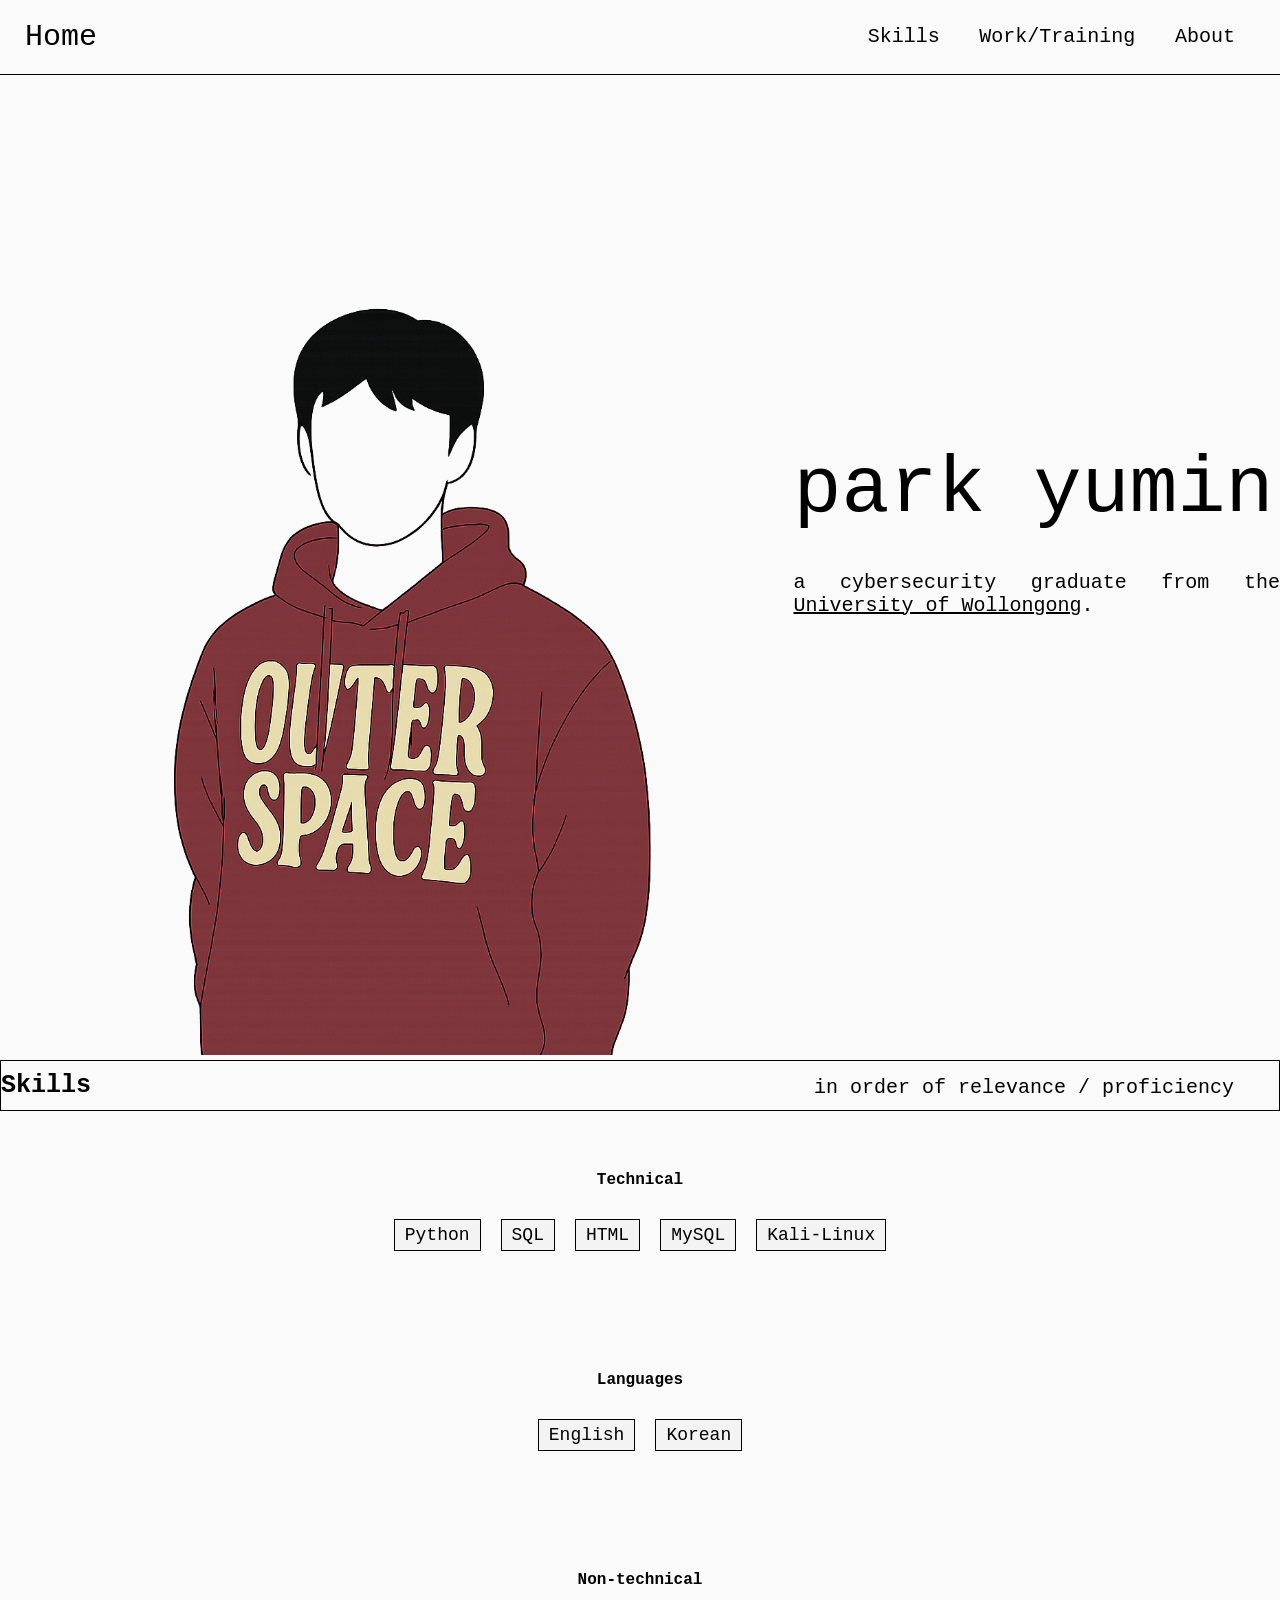
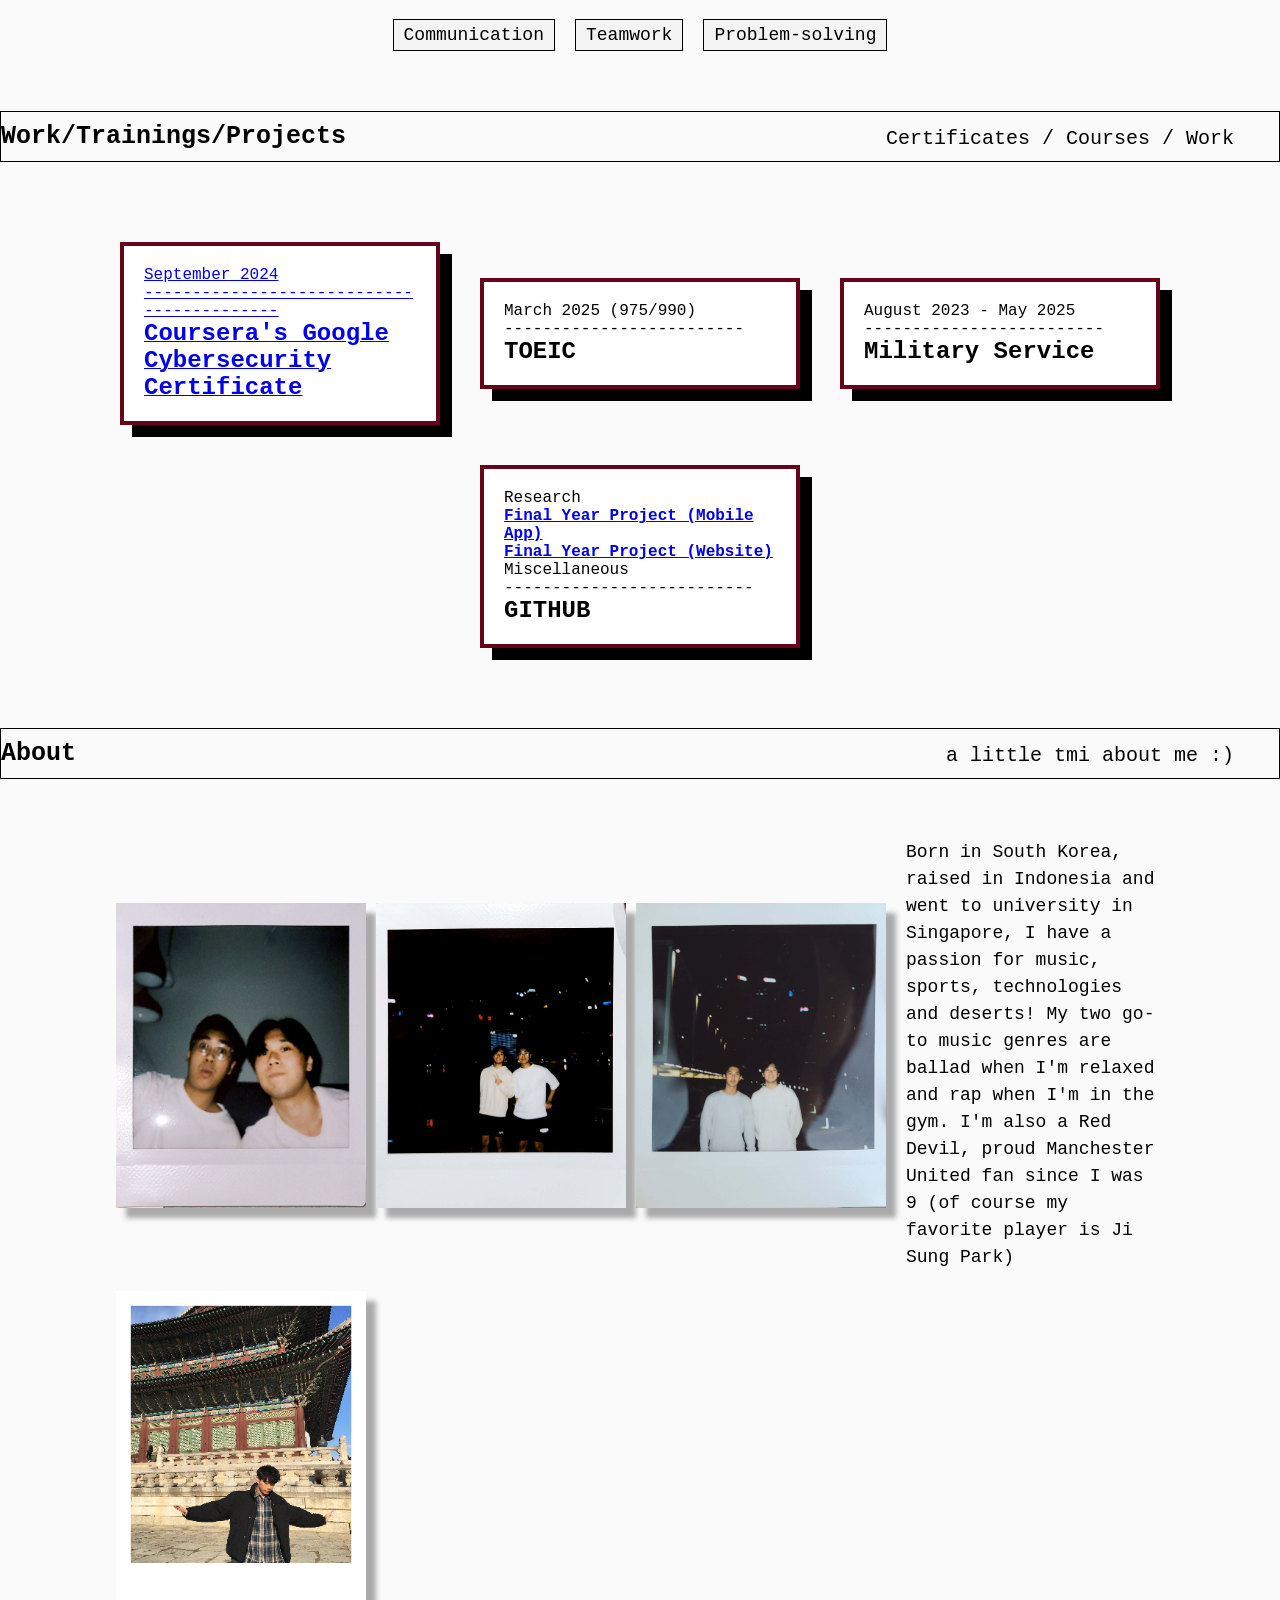
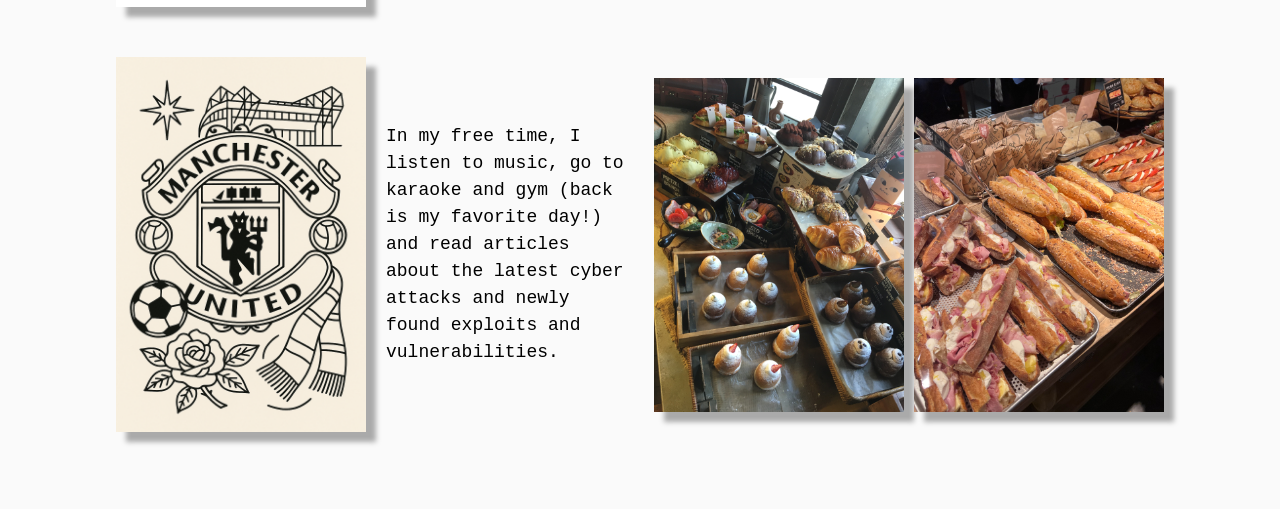
==== commit 14fd1139: "fix" ====
--- a/index.html
+++ b/index.html
@@ -70,7 +70,7 @@
   <!-- WORK -->
   <section id="work">
     <div class="work_header hidden">
-      <b class="work_text">Work/Trainings</b>
+      <b class="work_text">Work/Trainings/Projects</b>
       <div class="right-nav-work"><p>Certificates / Courses / Work</p></div>
     </div>
     <div class="work_container hidden">
@@ -110,19 +110,24 @@
       <b class="about_text">About</b>
       <div class="right-nav-about"><p>a little tmi about me :)</p></div>
     </div>
-    <div class="about_container">
+    <div class="about_container hidden">
       <div class="div1 hidden">
-        <img src="misc/pic_with_friend.jpg" alt="picture with a friend">
-        <img src="misc/pic_with_friend2.jpg" alt="picture with a friend2">
-        <img src="misc/pic_with_friend3.jpg" alt="picture with a friend3">
+        <div class="friends_pic_div">
+          <img src="misc/pic_with_friend.jpg" alt="picture with a friend">
+          <img src="misc/pic_with_friend2.jpg" alt="picture with a friend2">
+          <img src="misc/pic_with_friend3.jpg" alt="picture with a friend3">
+        </div>
         <div class="text_1">Born in South Korea, raised in Indonesia and went to university in Singapore, I have a passion for music, sports, technologies and deserts! My two go-to music genres are ballad when I'm relaxed and rap when I'm in the gym. I'm also a Red Devil, proud Manchester United fan since I was 9 (of course my favorite player is Ji Sung Park)</div>
         <img src="misc/polaroid.png" alt="gyeongbokgoong picture">
       </div>
       <div class="div2 hidden">
         <img src="misc/man_united.png" alt="manchester united">
-        <div class="text_2">In my free time, I enjoy listening to music, going to karaoke and gym (back is my favorite day!) and read articles about the latest cyber attacks and newly found exploits and vulnerabilities</div>
-        <img src="misc/desert.jpg" alt="desert">
-        <img src="misc/desert_2.jpg" alt="desert2">
+        <div class="text_2">In my free time, I listen to music, go to karaoke and gym (back is my favorite day!) and read articles about the latest cyber attacks and newly found exploits and vulnerabilities.</div>
+        <div class="desert_pic_div">
+          <img src="misc/desert.jpg" alt="desert">
+          <img src="misc/desert_2.jpg" alt="desert2">
+        </div>
+        
       </div>
     </div>
   </section>
--- a/style.css
+++ b/style.css
@@ -163,7 +163,23 @@
     display: flex;
     flex-wrap: wrap;
     align-items: center;
-    gap: 40px;
+    gap: 20px;
+}
+
+.friends_pic_div, .desert_pic_div{
+    display: flex;
+    gap:10px;
+}
+
+.friends_pic_div img{
+    max-width: 120px;
+    height: auto;
+}
+
+.text_1, .text_2{
+    flex: 1;
+    font-size: 18px;
+    line-height: 1.5;
 }
 
 .div1 img, .div2 img {
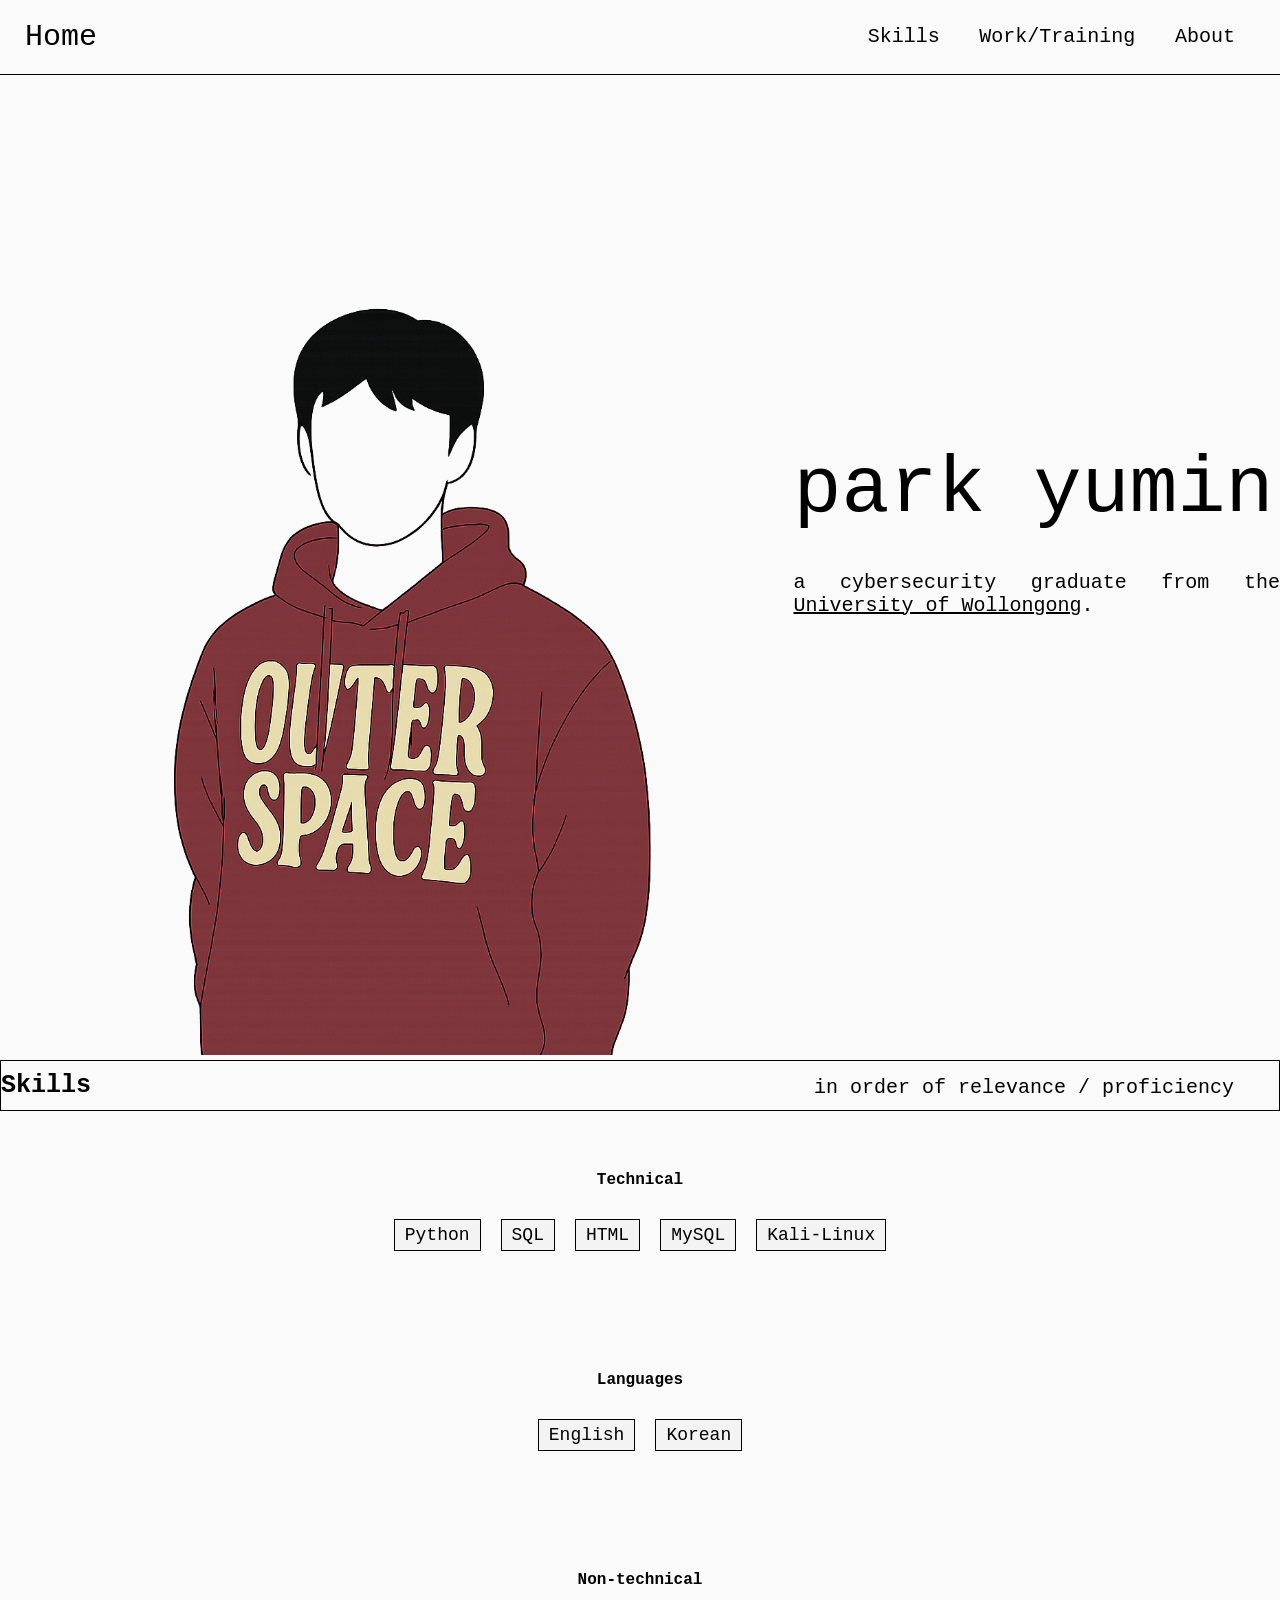
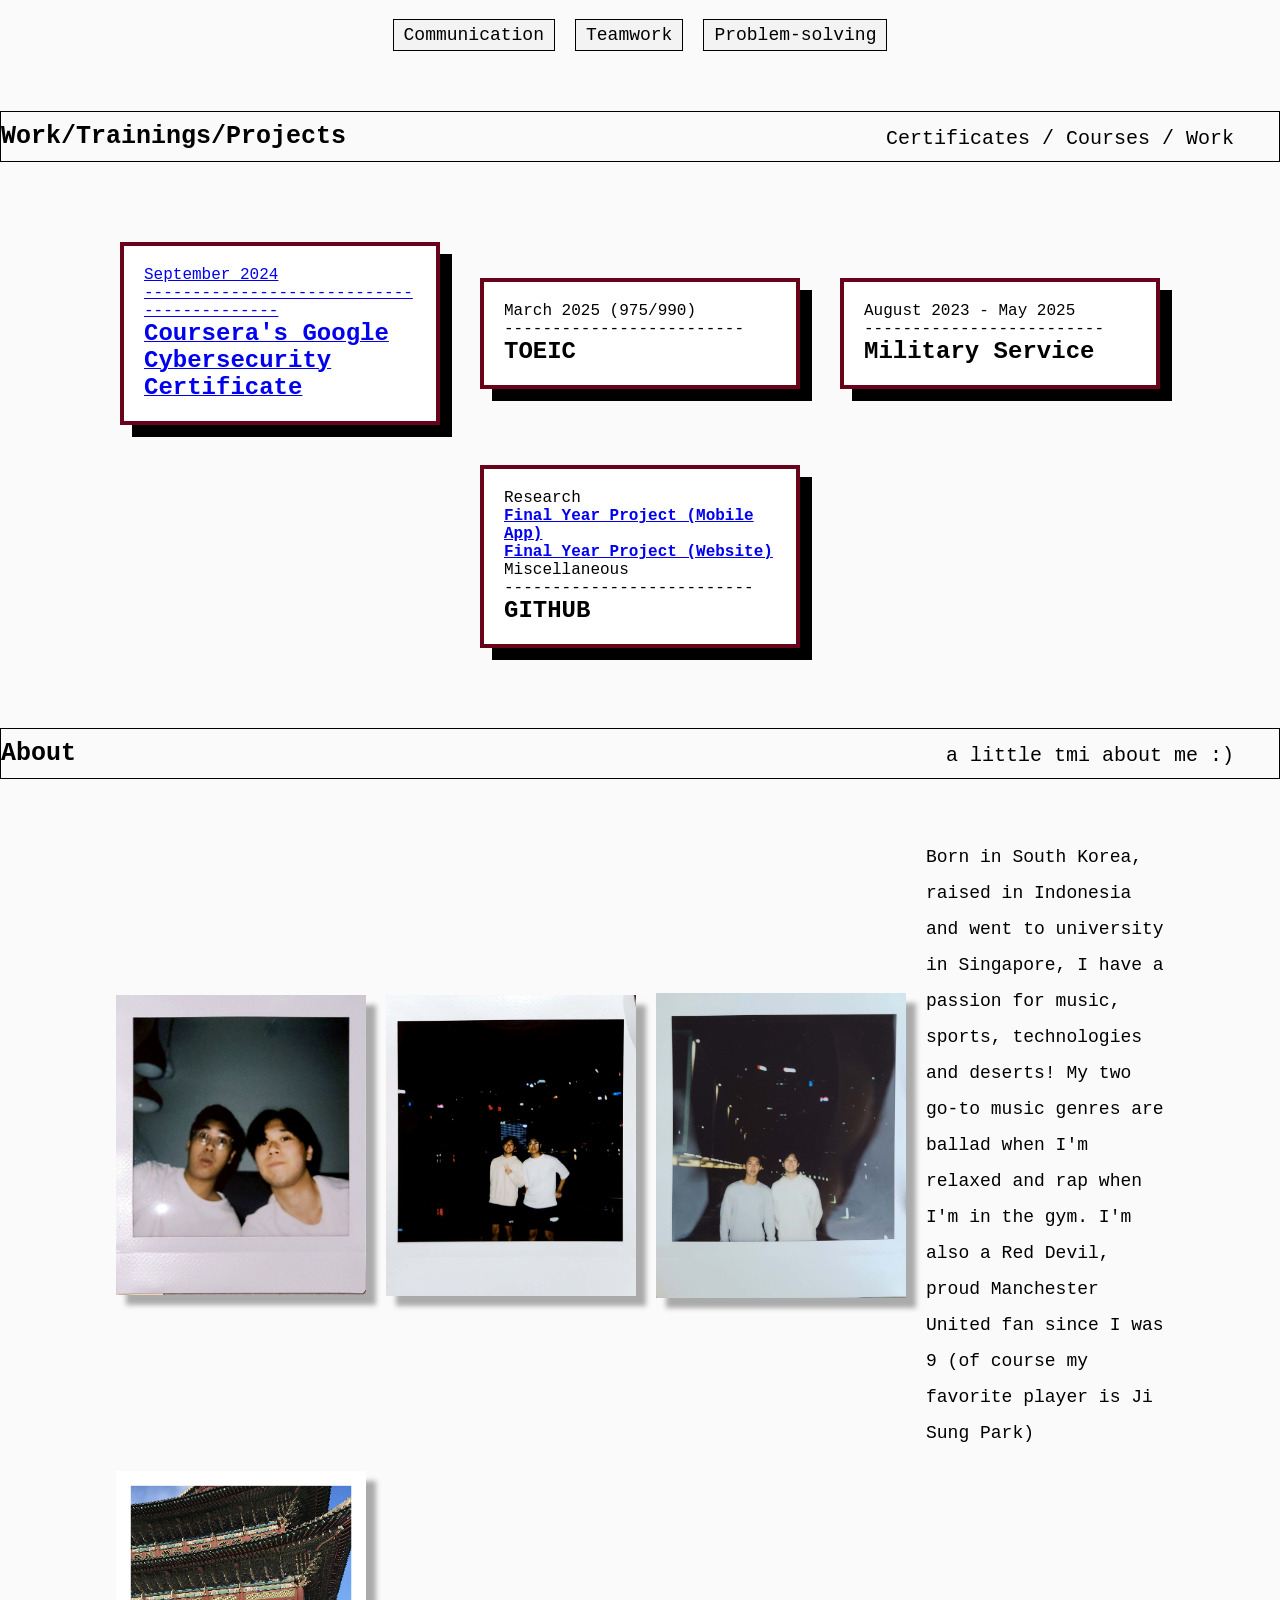
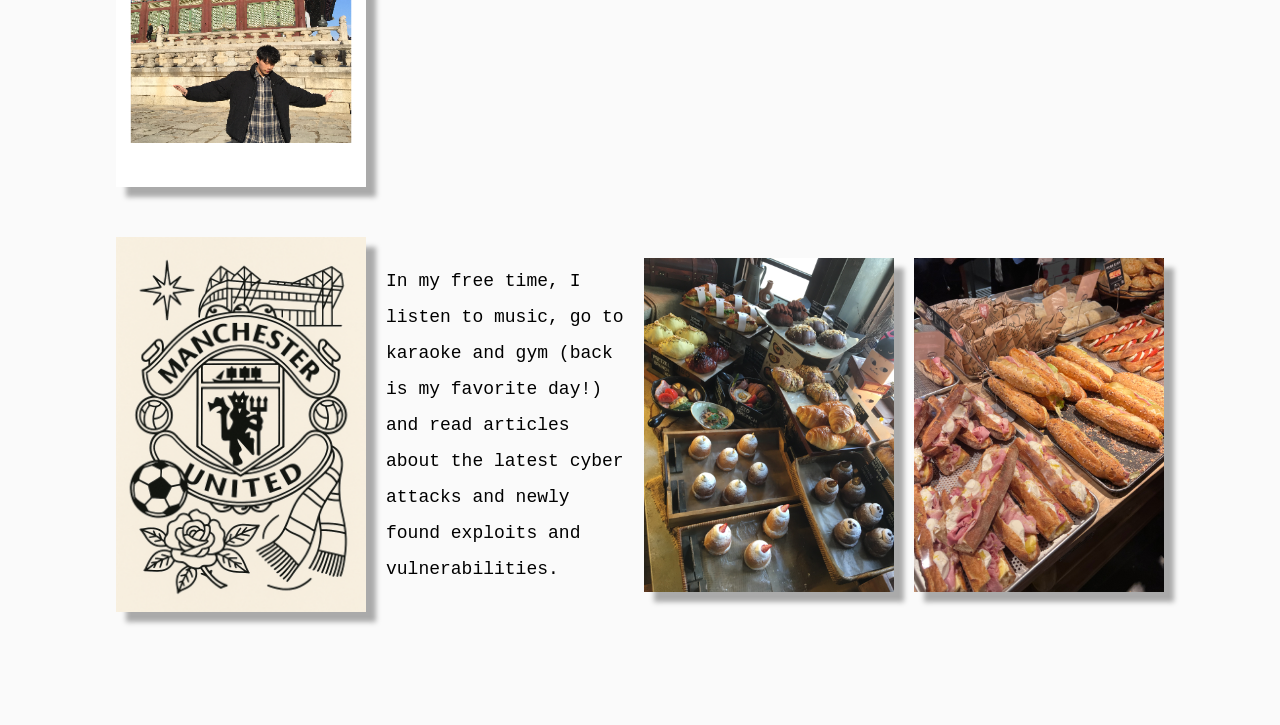
==== commit c33a4a10: "update css" ====
--- a/index.html
+++ b/index.html
@@ -112,22 +112,17 @@
     </div>
     <div class="about_container hidden">
       <div class="div1 hidden">
-        <div class="friends_pic_div">
-          <img src="misc/pic_with_friend.jpg" alt="picture with a friend">
-          <img src="misc/pic_with_friend2.jpg" alt="picture with a friend2">
-          <img src="misc/pic_with_friend3.jpg" alt="picture with a friend3">
-        </div>
+        <img src="misc/pic_with_friend.jpg" alt="picture with a friend">
+        <img src="misc/pic_with_friend2.jpg" alt="picture with a friend2">
+        <img src="misc/pic_with_friend3.jpg" alt="picture with a friend3">
         <div class="text_1">Born in South Korea, raised in Indonesia and went to university in Singapore, I have a passion for music, sports, technologies and deserts! My two go-to music genres are ballad when I'm relaxed and rap when I'm in the gym. I'm also a Red Devil, proud Manchester United fan since I was 9 (of course my favorite player is Ji Sung Park)</div>
         <img src="misc/polaroid.png" alt="gyeongbokgoong picture">
       </div>
       <div class="div2 hidden">
         <img src="misc/man_united.png" alt="manchester united">
         <div class="text_2">In my free time, I listen to music, go to karaoke and gym (back is my favorite day!) and read articles about the latest cyber attacks and newly found exploits and vulnerabilities.</div>
-        <div class="desert_pic_div">
           <img src="misc/desert.jpg" alt="desert">
-          <img src="misc/desert_2.jpg" alt="desert2">
-        </div>
-        
+          <img src="misc/desert_2.jpg" alt="desert2">        
       </div>
     </div>
   </section>
--- a/style.css
+++ b/style.css
@@ -166,10 +166,7 @@
     gap: 20px;
 }
 
-.friends_pic_div, .desert_pic_div{
-    display: flex;
-    gap:10px;
-}
+
 
 .friends_pic_div img{
     max-width: 120px;
@@ -179,7 +176,7 @@
 .text_1, .text_2{
     flex: 1;
     font-size: 18px;
-    line-height: 1.5;
+    line-height: 2;
 }
 
 .div1 img, .div2 img {
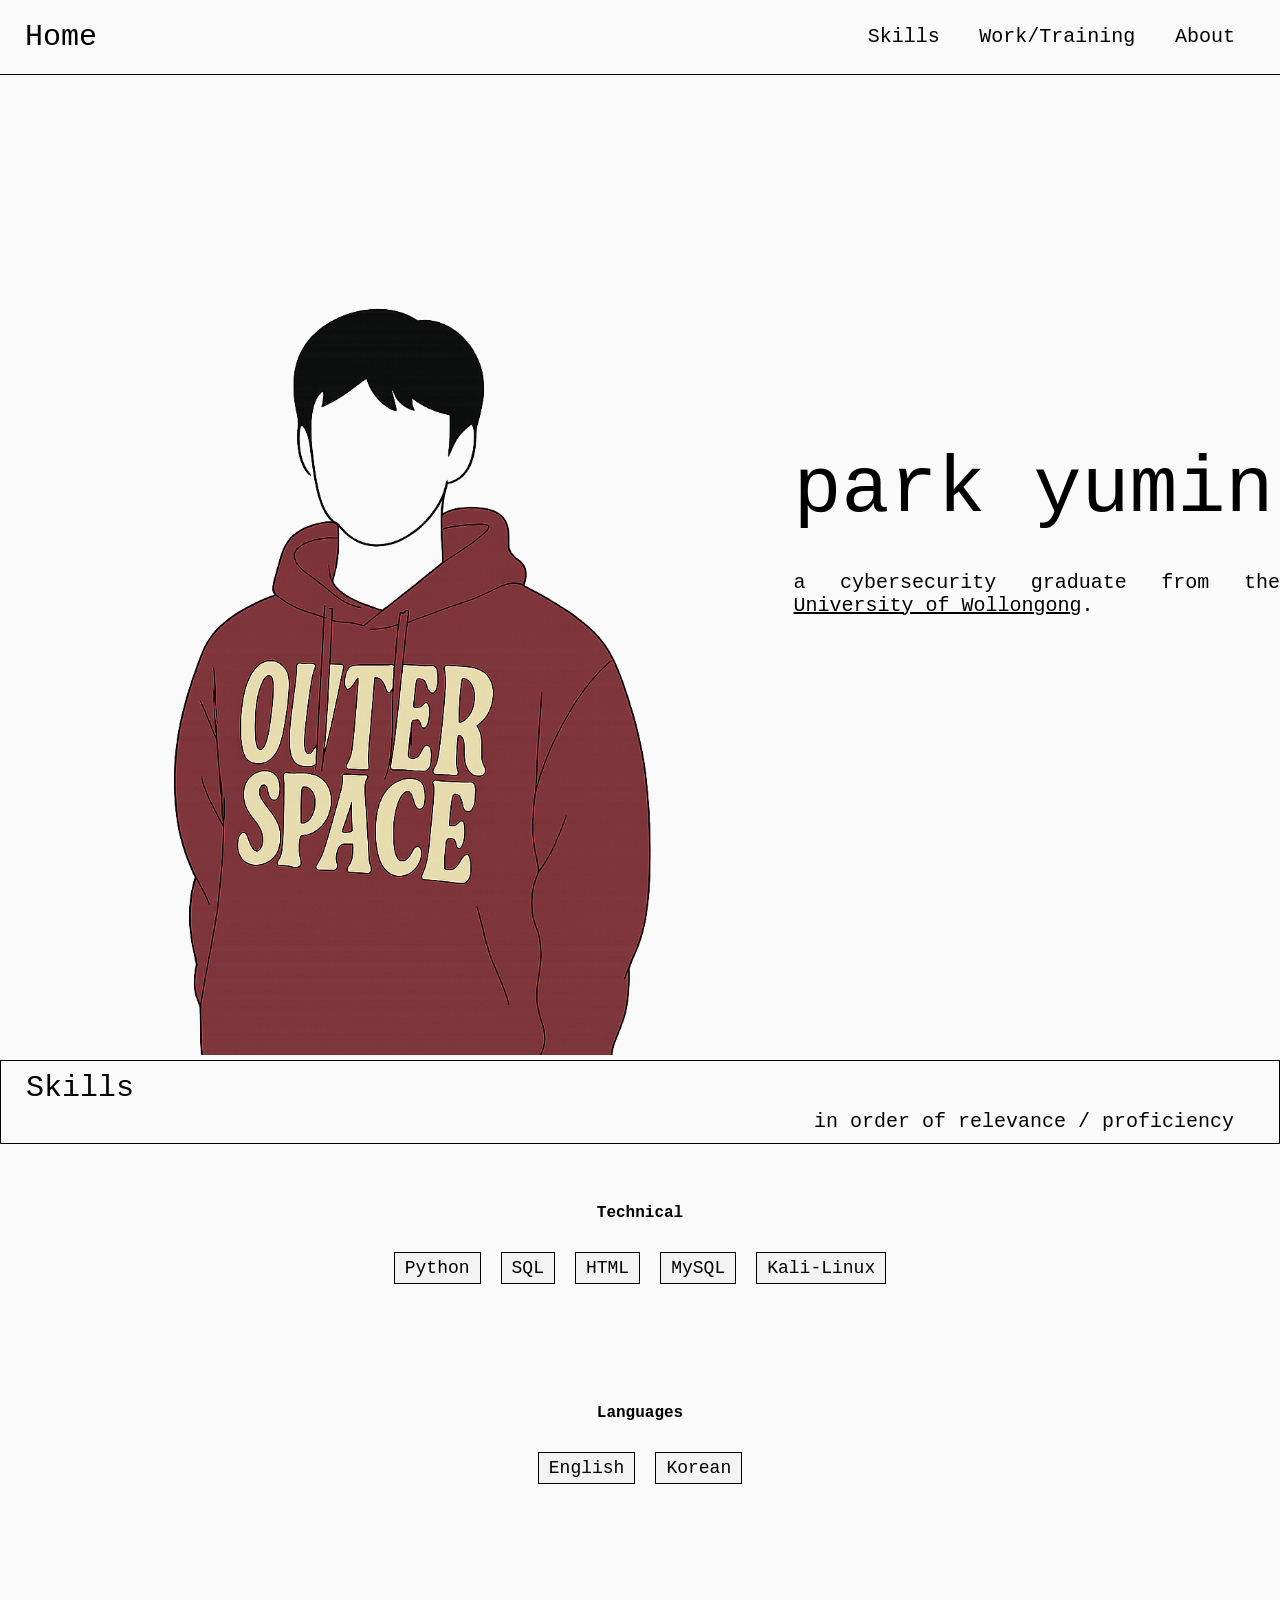
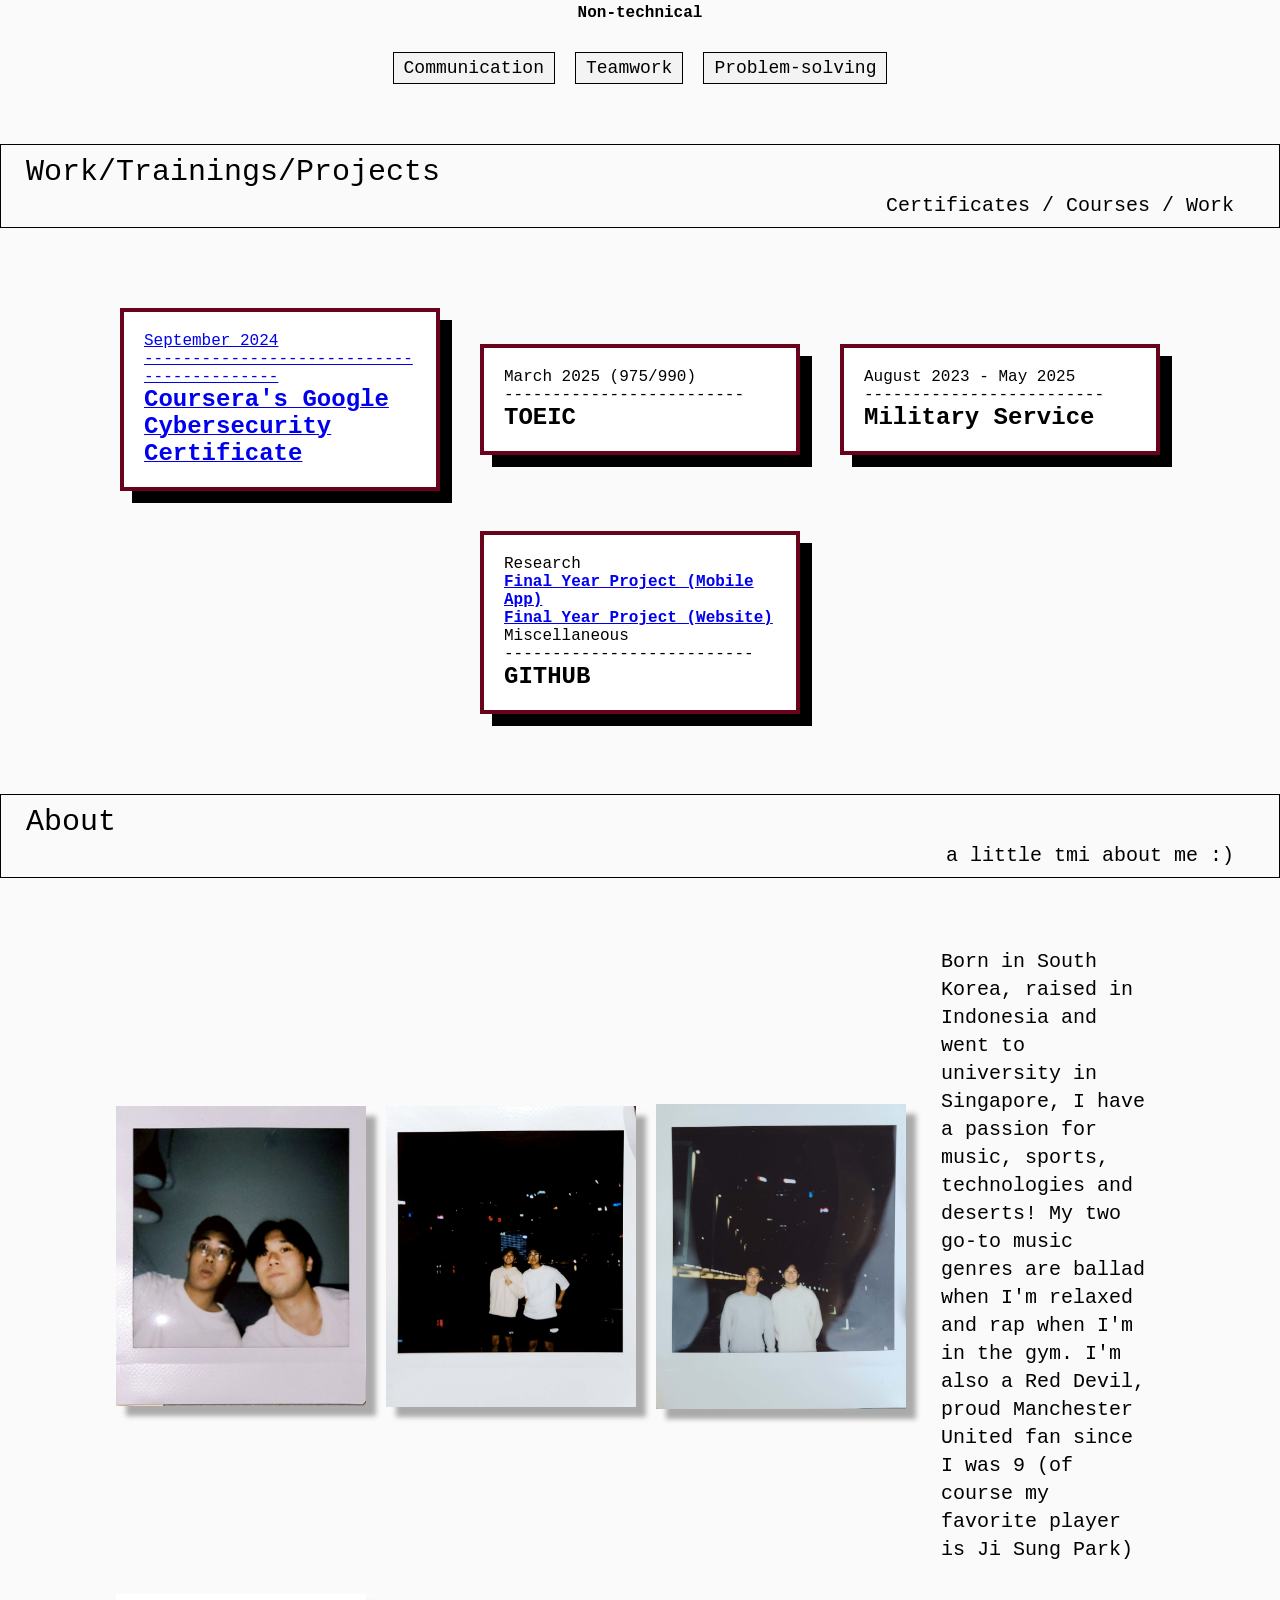
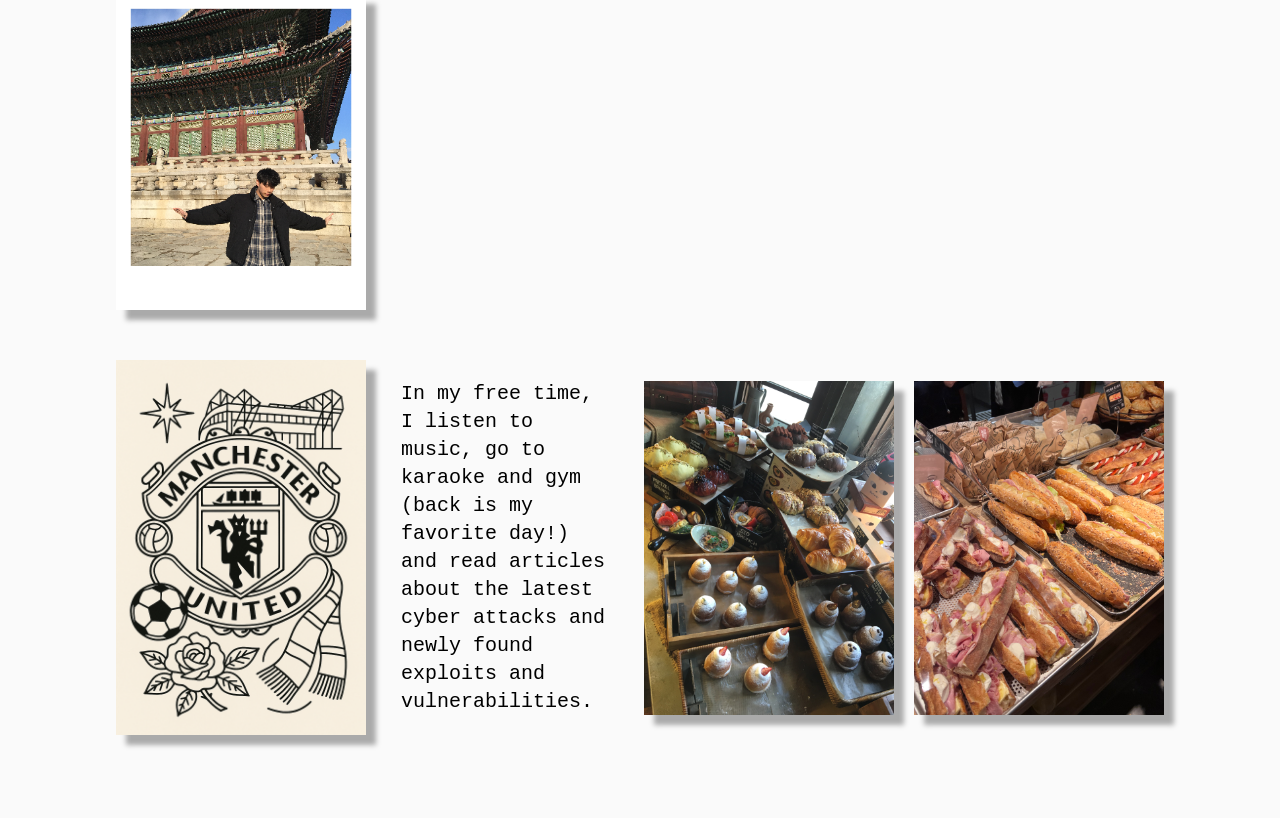
==== commit 012d67a8: "Update 2025/10/02 3:34PM" ====
--- a/index.html
+++ b/index.html
@@ -38,7 +38,7 @@
   <!-- SKILLS -->
   <section id="skills">
     <div class="skills_header hidden">
-      <b class="skills_text">Skills</b>
+      <p class="skills_text">Skills</p>
       <div class="right-nav-skills"><p>in order of relevance / proficiency</p></div>
     </div>
 
@@ -70,7 +70,7 @@
   <!-- WORK -->
   <section id="work">
     <div class="work_header hidden">
-      <b class="work_text">Work/Trainings/Projects</b>
+      <p class="work_text">Work/Trainings/Projects</p>
       <div class="right-nav-work"><p>Certificates / Courses / Work</p></div>
     </div>
     <div class="work_container hidden">
@@ -107,7 +107,7 @@
   <!-- ABOUT -->
   <section id="about">
     <div class="about_header hidden">
-      <b class="about_text">About</b>
+      <p class="about_text">About</p>
       <div class="right-nav-about"><p>a little tmi about me :)</p></div>
     </div>
     <div class="about_container hidden">
--- a/style.css
+++ b/style.css
@@ -23,7 +23,7 @@
     z-index: 1000;
 }
 
-.home {
+.home, .work_text, .about_text, .skills_text {
     font-size: 30px;
     text-decoration: none;
     color: black;
@@ -167,7 +167,6 @@
 }
 
 
-
 .friends_pic_div img{
     max-width: 120px;
     height: auto;
@@ -175,8 +174,12 @@
 
 .text_1, .text_2{
     flex: 1;
-    font-size: 18px;
-    line-height: 2;
+    max-width: 400px;       /* keeps text blocks narrow on desktops */
+    font-family: monospace;
+    font-size: 20px;
+    line-height: 1.4;
+    padding: 10px 15px;
+    border-radius: 8px;
 }
 
 .div1 img, .div2 img {
